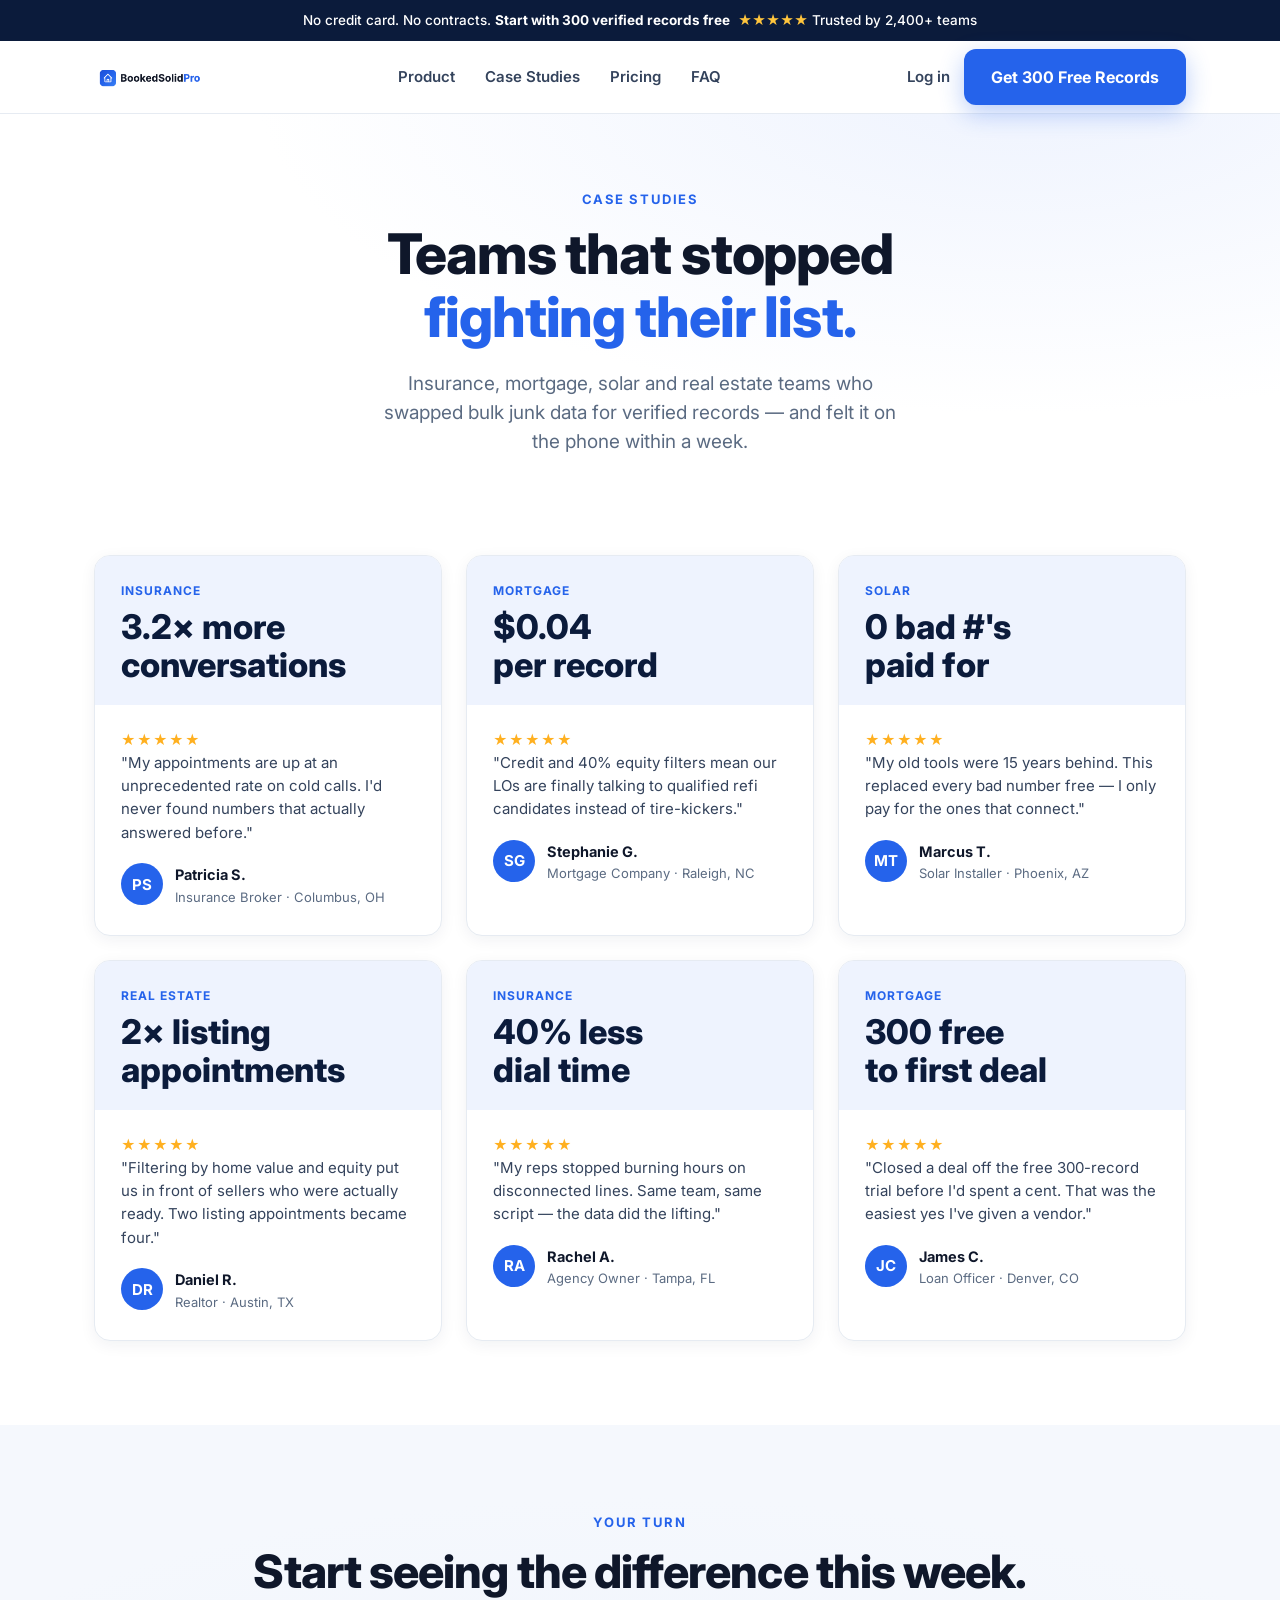
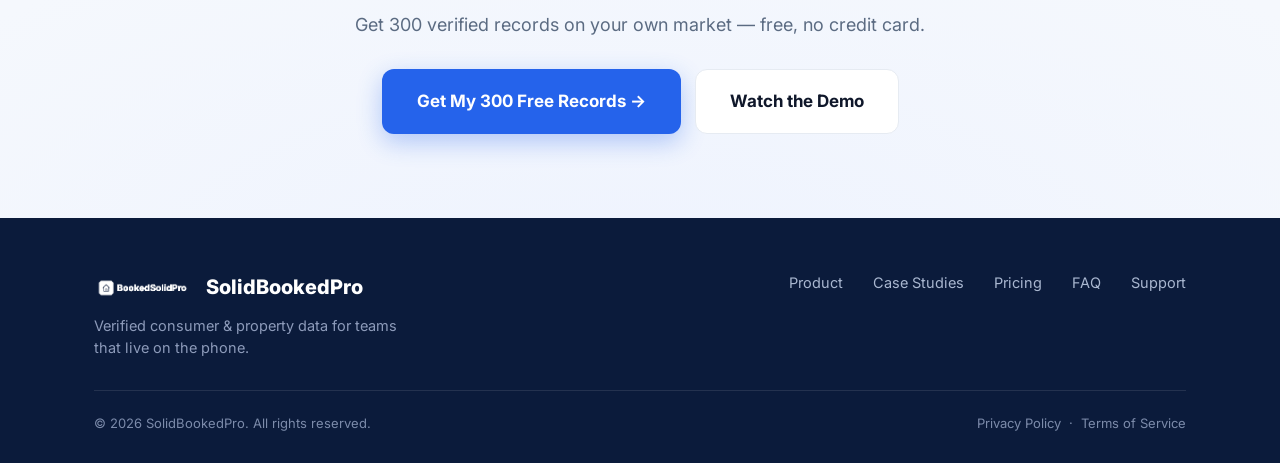
==== case-studies.html @ ec3fb1da "SolidBookedPro landing site: index, product, case-studies + VSL hero" ====
<!DOCTYPE html>
<html lang="en">
<head>
<meta charset="UTF-8">
<meta name="viewport" content="width=device-width,initial-scale=1">
<title>Case Studies — SolidBookedPro</title>
<meta name="description" content="Real teams across insurance, mortgage, solar and real estate that traded bad lists for verified data.">
<link rel="preconnect" href="https://fonts.googleapis.com">
<link rel="preconnect" href="https://fonts.gstatic.com" crossorigin>
<link href="https://fonts.googleapis.com/css2?family=Inter:wght@400;500;600;700;800;900&display=swap" rel="stylesheet">
<link rel="stylesheet" href="assets/styles.css">
<link rel="icon" href="assets/logo.png">
</head>
<body>

<div class="topbar">No credit card. No contracts. <b>Start with 300 verified records free</b> &nbsp;<span class="star">★★★★★</span> Trusted by 2,400+ teams</div>

<header class="nav">
  <div class="wrap nav-in">
    <a class="brand" href="index.html"><img src="assets/logo.png" alt="SolidBookedPro"></a>
    <nav class="nav-links">
      <a href="product.html">Product</a>
      <a href="case-studies.html">Case Studies</a>
      <a href="index.html#pricing">Pricing</a>
      <a href="index.html#faq">FAQ</a>
    </nav>
    <div class="nav-cta">
      <a class="login" href="#">Log in</a>
      <a class="btn btn-primary" href="index.html#get">Get 300 Free Records</a>
      <button class="burger" id="burger" aria-label="Menu"><span></span><span></span><span></span></button>
    </div>
  </div>
  <div class="mobile-menu" id="mobileMenu">
    <a href="product.html">Product</a>
    <a href="case-studies.html">Case Studies</a>
    <a href="index.html#pricing">Pricing</a>
    <a href="index.html#faq">FAQ</a>
    <a class="btn btn-primary" href="index.html#get">Get 300 Free Records</a>
  </div>
</header>

<!-- HERO -->
<section class="hero" style="text-align:center;padding-bottom:24px">
  <div class="wrap" style="max-width:760px">
    <span class="eyebrow">Case Studies</span>
    <h1>Teams that stopped <span class="hl">fighting their list.</span></h1>
    <p class="sub" style="margin:20px auto 0">Insurance, mortgage, solar and real estate teams who swapped bulk junk data for verified records — and felt it on the phone within a week.</p>
  </div>
</section>

<!-- CASE GRID -->
<section style="padding-top:24px">
  <div class="wrap">
    <div class="cs-grid">
      <div class="cs-card">
        <div class="top"><div class="cs-tag">Insurance</div><div class="cs-metric">3.2× more<br>conversations</div></div>
        <div class="body"><div class="stars-sm">★★★★★</div><p>"My appointments are up at an unprecedented rate on cold calls. I'd never found numbers that actually answered before."</p><div class="cs-person"><div class="av">PS</div><div><b>Patricia S.</b><span>Insurance Broker · Columbus, OH</span></div></div></div>
      </div>
      <div class="cs-card">
        <div class="top"><div class="cs-tag">Mortgage</div><div class="cs-metric">$0.04<br>per record</div></div>
        <div class="body"><div class="stars-sm">★★★★★</div><p>"Credit and 40% equity filters mean our LOs are finally talking to qualified refi candidates instead of tire-kickers."</p><div class="cs-person"><div class="av">SG</div><div><b>Stephanie G.</b><span>Mortgage Company · Raleigh, NC</span></div></div></div>
      </div>
      <div class="cs-card">
        <div class="top"><div class="cs-tag">Solar</div><div class="cs-metric">0 bad #'s<br>paid for</div></div>
        <div class="body"><div class="stars-sm">★★★★★</div><p>"My old tools were 15 years behind. This replaced every bad number free — I only pay for the ones that connect."</p><div class="cs-person"><div class="av">MT</div><div><b>Marcus T.</b><span>Solar Installer · Phoenix, AZ</span></div></div></div>
      </div>
      <div class="cs-card">
        <div class="top"><div class="cs-tag">Real Estate</div><div class="cs-metric">2× listing<br>appointments</div></div>
        <div class="body"><div class="stars-sm">★★★★★</div><p>"Filtering by home value and equity put us in front of sellers who were actually ready. Two listing appointments became four."</p><div class="cs-person"><div class="av">DR</div><div><b>Daniel R.</b><span>Realtor · Austin, TX</span></div></div></div>
      </div>
      <div class="cs-card">
        <div class="top"><div class="cs-tag">Insurance</div><div class="cs-metric">40% less<br>dial time</div></div>
        <div class="body"><div class="stars-sm">★★★★★</div><p>"My reps stopped burning hours on disconnected lines. Same team, same script — the data did the lifting."</p><div class="cs-person"><div class="av">RA</div><div><b>Rachel A.</b><span>Agency Owner · Tampa, FL</span></div></div></div>
      </div>
      <div class="cs-card">
        <div class="top"><div class="cs-tag">Mortgage</div><div class="cs-metric">300 free<br>to first deal</div></div>
        <div class="body"><div class="stars-sm">★★★★★</div><p>"Closed a deal off the free 300-record trial before I'd spent a cent. That was the easiest yes I've given a vendor."</p><div class="cs-person"><div class="av">JC</div><div><b>James C.</b><span>Loan Officer · Denver, CO</span></div></div></div>
      </div>
    </div>
  </div>
</section>

<!-- FINAL CTA -->
<section class="final">
  <div class="wrap">
    <span class="eyebrow">Your turn</span>
    <h2>Start seeing the difference this week.</h2>
    <p class="lead">Get 300 verified records on your own market — free, no credit card.</p>
    <div class="hero-cta" style="justify-content:center">
      <a class="btn btn-primary btn-lg" href="index.html#get">Get My 300 Free Records →</a>
      <a class="btn btn-ghost btn-lg" href="index.html#vsl">Watch the Demo</a>
    </div>
  </div>
</section>

<footer class="footer">
  <div class="wrap">
    <div class="foot-top">
      <div>
        <div class="brand-f"><img src="assets/logo.png" alt="SolidBookedPro"> SolidBookedPro</div>
        <p style="margin-top:12px;max-width:320px;color:#8D9BBA">Verified consumer & property data for teams that live on the phone.</p>
      </div>
      <div class="foot-links">
        <a href="product.html">Product</a>
        <a href="case-studies.html">Case Studies</a>
        <a href="index.html#pricing">Pricing</a>
        <a href="index.html#faq">FAQ</a>
        <a href="mailto:support@solidbookedpro.com">Support</a>
      </div>
    </div>
    <div class="foot-bottom">
      <span>© 2026 SolidBookedPro. All rights reserved.</span>
      <span><a href="#">Privacy Policy</a> &nbsp;·&nbsp; <a href="#">Terms of Service</a></span>
    </div>
  </div>
</footer>

<script>
  document.getElementById('burger').addEventListener('click',function(){document.getElementById('mobileMenu').classList.toggle('open');});
</script>
</body>
</html>
---- assets/styles.css ----
/* SolidBookedPro — shared styles */
:root{
  --blue:#2563EB;
  --blue-dark:#1D4ED8;
  --navy:#0B1B3B;
  --green:#16A34A;
  --ink:#0F172A;
  --muted:#5B6B82;
  --line:#E6EBF2;
  --bg:#FFFFFF;
  --bg-soft:#F5F8FD;
  --bg-blue:#EEF3FE;
  --radius:16px;
  --shadow:0 12px 40px rgba(15,30,70,.08);
  --shadow-sm:0 4px 16px rgba(15,30,70,.06);
  --maxw:1140px;
  --font:'Inter',-apple-system,BlinkMacSystemFont,'Segoe UI',Roboto,sans-serif;
}
*{box-sizing:border-box;margin:0;padding:0}
html{scroll-behavior:smooth}
body{font-family:var(--font);color:var(--ink);background:var(--bg);line-height:1.55;-webkit-font-smoothing:antialiased}
a{color:inherit;text-decoration:none}
img{max-width:100%;display:block}
.wrap{max-width:var(--maxw);margin:0 auto;padding:0 24px}
section{padding:84px 0}
h1,h2,h3{line-height:1.12;letter-spacing:-.02em;color:var(--ink)}
h2{font-size:clamp(28px,4vw,42px);font-weight:800}
p{color:var(--muted)}

/* eyebrow */
.eyebrow{display:inline-block;font-size:13px;font-weight:700;letter-spacing:.12em;text-transform:uppercase;color:var(--blue);margin-bottom:14px}
.center{text-align:center}
.lead{font-size:18px;max-width:640px;margin:14px auto 0}

/* buttons */
.btn{display:inline-flex;align-items:center;gap:9px;font-weight:700;font-size:16px;padding:15px 26px;border-radius:12px;border:1.5px solid transparent;cursor:pointer;transition:.18s;white-space:nowrap}
.btn-primary{background:var(--blue);color:#fff;box-shadow:0 8px 24px rgba(37,99,235,.32)}
.btn-primary:hover{background:var(--blue-dark);transform:translateY(-2px)}
.btn-ghost{background:#fff;color:var(--ink);border-color:var(--line)}
.btn-ghost:hover{border-color:var(--blue);color:var(--blue)}
.btn-lg{padding:18px 34px;font-size:17px}

/* announcement bar */
.topbar{background:var(--navy);color:#fff;text-align:center;font-size:13.5px;font-weight:500;padding:10px 16px}
.topbar b{font-weight:700}
.topbar .star{color:#FFC53D}

/* nav */
.nav{position:sticky;top:0;z-index:50;background:rgba(255,255,255,.86);backdrop-filter:blur(12px);border-bottom:1px solid var(--line)}
.nav-in{display:flex;align-items:center;justify-content:space-between;height:72px}
.brand img{height:30px;width:auto}
.nav-links{display:flex;align-items:center;gap:30px}
.nav-links a{font-size:15px;font-weight:600;color:#34435C}
.nav-links a:hover{color:var(--blue)}
.nav-cta{display:flex;align-items:center;gap:14px}
.nav-cta .login{font-size:15px;font-weight:600;color:#34435C}
.burger{display:none;background:none;border:0;cursor:pointer;flex-direction:column;gap:5px}
.burger span{width:24px;height:2.5px;background:var(--ink);border-radius:2px}

/* hero */
.hero{padding:72px 0 64px;background:radial-gradient(1100px 480px at 80% -10%,var(--bg-blue),transparent 70%)}
.hero-grid{display:grid;grid-template-columns:1.05fr 1fr;gap:54px;align-items:center}
.hero h1{font-size:clamp(34px,5.2vw,56px);font-weight:800}
.hero h1 .hl{color:var(--blue)}
.hero p.sub{font-size:19px;margin-top:20px;max-width:520px}
.hero-cta{display:flex;gap:14px;margin-top:30px;flex-wrap:wrap}
.hero-trust{display:flex;align-items:center;gap:10px;margin-top:24px;font-size:14px;color:var(--muted)}
.hero-trust .stars{color:#FFB020;letter-spacing:1px}
.checks{display:flex;flex-wrap:wrap;gap:10px 22px;margin-top:26px}
.checks span{display:flex;align-items:center;gap:8px;font-size:15px;font-weight:600;color:#2A3852}
.checks .c{color:var(--green);font-weight:900}

/* video card */
.video-card{position:relative;border-radius:20px;overflow:hidden;box-shadow:var(--shadow);background:var(--navy);aspect-ratio:16/9}
.video-card video{width:100%;height:100%;object-fit:cover;display:block}
.video-poster{position:absolute;inset:0;width:100%;height:100%;object-fit:cover}
.play-btn{position:absolute;inset:0;display:flex;align-items:center;justify-content:center;background:linear-gradient(180deg,rgba(11,27,59,.15),rgba(11,27,59,.45));cursor:pointer;border:0}
.play-btn .circle{width:78px;height:78px;border-radius:50%;background:rgba(255,255,255,.95);display:flex;align-items:center;justify-content:center;box-shadow:0 8px 30px rgba(0,0,0,.3);transition:.2s}
.play-btn:hover .circle{transform:scale(1.07)}
.play-btn .tri{width:0;height:0;border-left:22px solid var(--blue);border-top:14px solid transparent;border-bottom:14px solid transparent;margin-left:6px}
.video-tag{position:absolute;left:16px;bottom:16px;background:rgba(11,27,59,.72);color:#fff;font-size:13px;font-weight:600;padding:7px 13px;border-radius:8px;display:flex;gap:8px;align-items:center}
.video-tag .dot{width:8px;height:8px;border-radius:50%;background:#ff5252;box-shadow:0 0 0 4px rgba(255,82,82,.25)}

/* logo strip */
.logos{padding:40px 0;border-top:1px solid var(--line);border-bottom:1px solid var(--line);background:var(--bg-soft)}
.logos .label{text-align:center;font-size:12.5px;font-weight:700;letter-spacing:.14em;text-transform:uppercase;color:#9AA7BC;margin-bottom:22px}
.logos-row{display:flex;align-items:center;justify-content:center;gap:46px;flex-wrap:wrap}
.logos-row .lg{font-size:19px;font-weight:800;color:#9DA9BC;letter-spacing:-.01em;opacity:.9}

/* problem */
.prob-grid{display:grid;grid-template-columns:repeat(3,1fr);gap:22px;margin-top:46px}
.prob-card{background:#fff;border:1px solid var(--line);border-radius:var(--radius);padding:30px;box-shadow:var(--shadow-sm)}
.prob-card .ic{width:48px;height:48px;border-radius:12px;background:#FEECEC;display:flex;align-items:center;justify-content:center;font-size:22px;margin-bottom:16px}
.prob-card h3{font-size:19px;font-weight:700;margin-bottom:8px}
.prob-card p{font-size:15px}

/* features / value */
.feat-grid{display:grid;grid-template-columns:repeat(3,1fr);gap:24px;margin-top:48px}
.feat{background:#fff;border:1px solid var(--line);border-radius:var(--radius);padding:30px;transition:.2s}
.feat:hover{transform:translateY(-4px);box-shadow:var(--shadow);border-color:#D5E0F5}
.feat .ic{width:50px;height:50px;border-radius:12px;background:var(--bg-blue);display:flex;align-items:center;justify-content:center;font-size:24px;margin-bottom:16px}
.feat h3{font-size:19px;font-weight:700;margin-bottom:8px}
.feat p{font-size:15px}

/* how it works */
.steps{display:grid;grid-template-columns:repeat(3,1fr);gap:26px;margin-top:50px}
.step{position:relative;padding:30px;background:var(--bg-soft);border-radius:var(--radius)}
.step .num{width:42px;height:42px;border-radius:50%;background:var(--blue);color:#fff;font-weight:800;display:flex;align-items:center;justify-content:center;font-size:18px;margin-bottom:18px}
.step h3{font-size:20px;font-weight:700;margin-bottom:8px}
.step p{font-size:15px}

/* guarantee band */
.guarantee{background:linear-gradient(135deg,var(--navy),#13306b);color:#fff;border-radius:24px;padding:56px;display:grid;grid-template-columns:auto 1fr auto;gap:34px;align-items:center}
.guarantee .badge{width:96px;height:96px;border-radius:50%;background:rgba(255,255,255,.1);border:2px solid rgba(255,255,255,.35);display:flex;align-items:center;justify-content:center;font-size:42px}
.guarantee h2{color:#fff;font-size:30px}
.guarantee p{color:#C7D4EC;margin-top:8px;font-size:16px;max-width:560px}
.guarantee .btn-primary{background:#fff;color:var(--blue)}
.guarantee .btn-primary:hover{background:#EAF1FF}

/* case studies */
.cs-grid{display:grid;grid-template-columns:repeat(3,1fr);gap:24px;margin-top:50px}
.cs-card{background:#fff;border:1px solid var(--line);border-radius:var(--radius);overflow:hidden;box-shadow:var(--shadow-sm)}
.cs-card .top{background:var(--bg-blue);padding:26px 26px 22px}
.cs-tag{font-size:12px;font-weight:700;letter-spacing:.08em;text-transform:uppercase;color:var(--blue)}
.cs-metric{font-size:34px;font-weight:800;color:var(--navy);margin-top:8px;line-height:1.1}
.cs-card .body{padding:24px 26px 28px}
.cs-card .body p{font-size:15px;color:#34435C}
.cs-person{display:flex;align-items:center;gap:12px;margin-top:18px}
.cs-person .av{width:42px;height:42px;border-radius:50%;background:var(--blue);color:#fff;font-weight:700;display:flex;align-items:center;justify-content:center;font-size:15px}
.cs-person b{font-size:14.5px;color:var(--ink)}
.cs-person span{font-size:13px;color:var(--muted);display:block}
.stars-sm{color:#FFB020;font-size:14px;letter-spacing:1px}

/* pricing */
.price-grid{display:grid;grid-template-columns:repeat(3,1fr);gap:24px;margin-top:50px;align-items:stretch}
.price{background:#fff;border:1px solid var(--line);border-radius:var(--radius);padding:34px 30px;display:flex;flex-direction:column}
.price.featured{border:2px solid var(--blue);box-shadow:var(--shadow);position:relative}
.price.featured .flag{position:absolute;top:-13px;left:50%;transform:translateX(-50%);background:var(--blue);color:#fff;font-size:12px;font-weight:700;letter-spacing:.06em;text-transform:uppercase;padding:5px 14px;border-radius:20px}
.price h3{font-size:20px;font-weight:700}
.price .amt{font-size:42px;font-weight:800;color:var(--navy);margin:14px 0 2px}
.price .amt small{font-size:16px;font-weight:600;color:var(--muted)}
.price .desc{font-size:14.5px;min-height:42px}
.price ul{list-style:none;margin:22px 0 26px;display:flex;flex-direction:column;gap:11px}
.price li{font-size:14.5px;color:#34435C;display:flex;gap:9px;align-items:flex-start}
.price li .c{color:var(--green);font-weight:900}
.price .btn{width:100%;justify-content:center;margin-top:auto}

/* faq */
.faq{max-width:760px;margin:46px auto 0}
.faq-item{border-bottom:1px solid var(--line)}
.faq-q{width:100%;text-align:left;background:none;border:0;padding:22px 0;font-size:17px;font-weight:700;color:var(--ink);cursor:pointer;display:flex;justify-content:space-between;align-items:center;gap:16px}
.faq-q .pm{color:var(--blue);font-size:22px;font-weight:400;transition:.2s}
.faq-a{max-height:0;overflow:hidden;transition:max-height .3s ease}
.faq-a p{padding:0 0 22px;font-size:15.5px}
.faq-item.open .pm{transform:rotate(45deg)}

/* final cta */
.final{background:radial-gradient(900px 400px at 50% 120%,var(--bg-blue),transparent),var(--bg-soft);text-align:center}
.final h2{font-size:clamp(30px,4.5vw,46px)}
.final .lead{margin-bottom:30px}
.final .hero-cta{justify-content:center}
.final .checks{justify-content:center}

/* footer */
.footer{background:var(--navy);color:#A9B7D0;padding:54px 0 30px;font-size:14.5px}
.foot-top{display:flex;justify-content:space-between;align-items:flex-start;gap:40px;flex-wrap:wrap;padding-bottom:30px;border-bottom:1px solid rgba(255,255,255,.1)}
.footer .brand-f{font-size:20px;font-weight:800;color:#fff;display:flex;align-items:center;gap:10px}
.footer .brand-f img{height:26px;filter:brightness(0) invert(1)}
.foot-links{display:flex;gap:30px;flex-wrap:wrap}
.foot-links a:hover{color:#fff}
.foot-bottom{padding-top:22px;display:flex;justify-content:space-between;flex-wrap:wrap;gap:10px;font-size:13px;color:#7C8BAA}

/* responsive */
@media(max-width:900px){
  section{padding:60px 0}
  .nav-links,.nav-cta .login{display:none}
  .burger{display:flex}
  .nav-cta .btn{padding:11px 18px;font-size:14px}
  .hero-grid{grid-template-columns:1fr;gap:38px}
  .hero p.sub{max-width:none}
  .prob-grid,.feat-grid,.steps,.cs-grid,.price-grid{grid-template-columns:1fr}
  .guarantee{grid-template-columns:1fr;text-align:center;padding:40px 26px}
  .guarantee p{margin:8px auto 0}
  .guarantee .badge{margin:0 auto}
  .mobile-menu.open{display:flex}
}
@media(min-width:901px){.mobile-menu{display:none!important}}
.mobile-menu{display:none;flex-direction:column;gap:4px;padding:14px 24px 22px;background:#fff;border-bottom:1px solid var(--line)}
.mobile-menu a{padding:12px 0;font-weight:600;border-bottom:1px solid var(--bg-soft)}
.mobile-menu .btn{margin-top:12px;justify-content:center}
@media(max-width:560px){
  .wrap{padding:0 18px}
  .hero h1{font-size:32px}
  .hero p.sub{font-size:17px}
  .hero-cta .btn{width:100%;justify-content:center}
  .btn{width:auto}
  .logos-row{gap:26px}
  .logos-row .lg{font-size:16px}
}
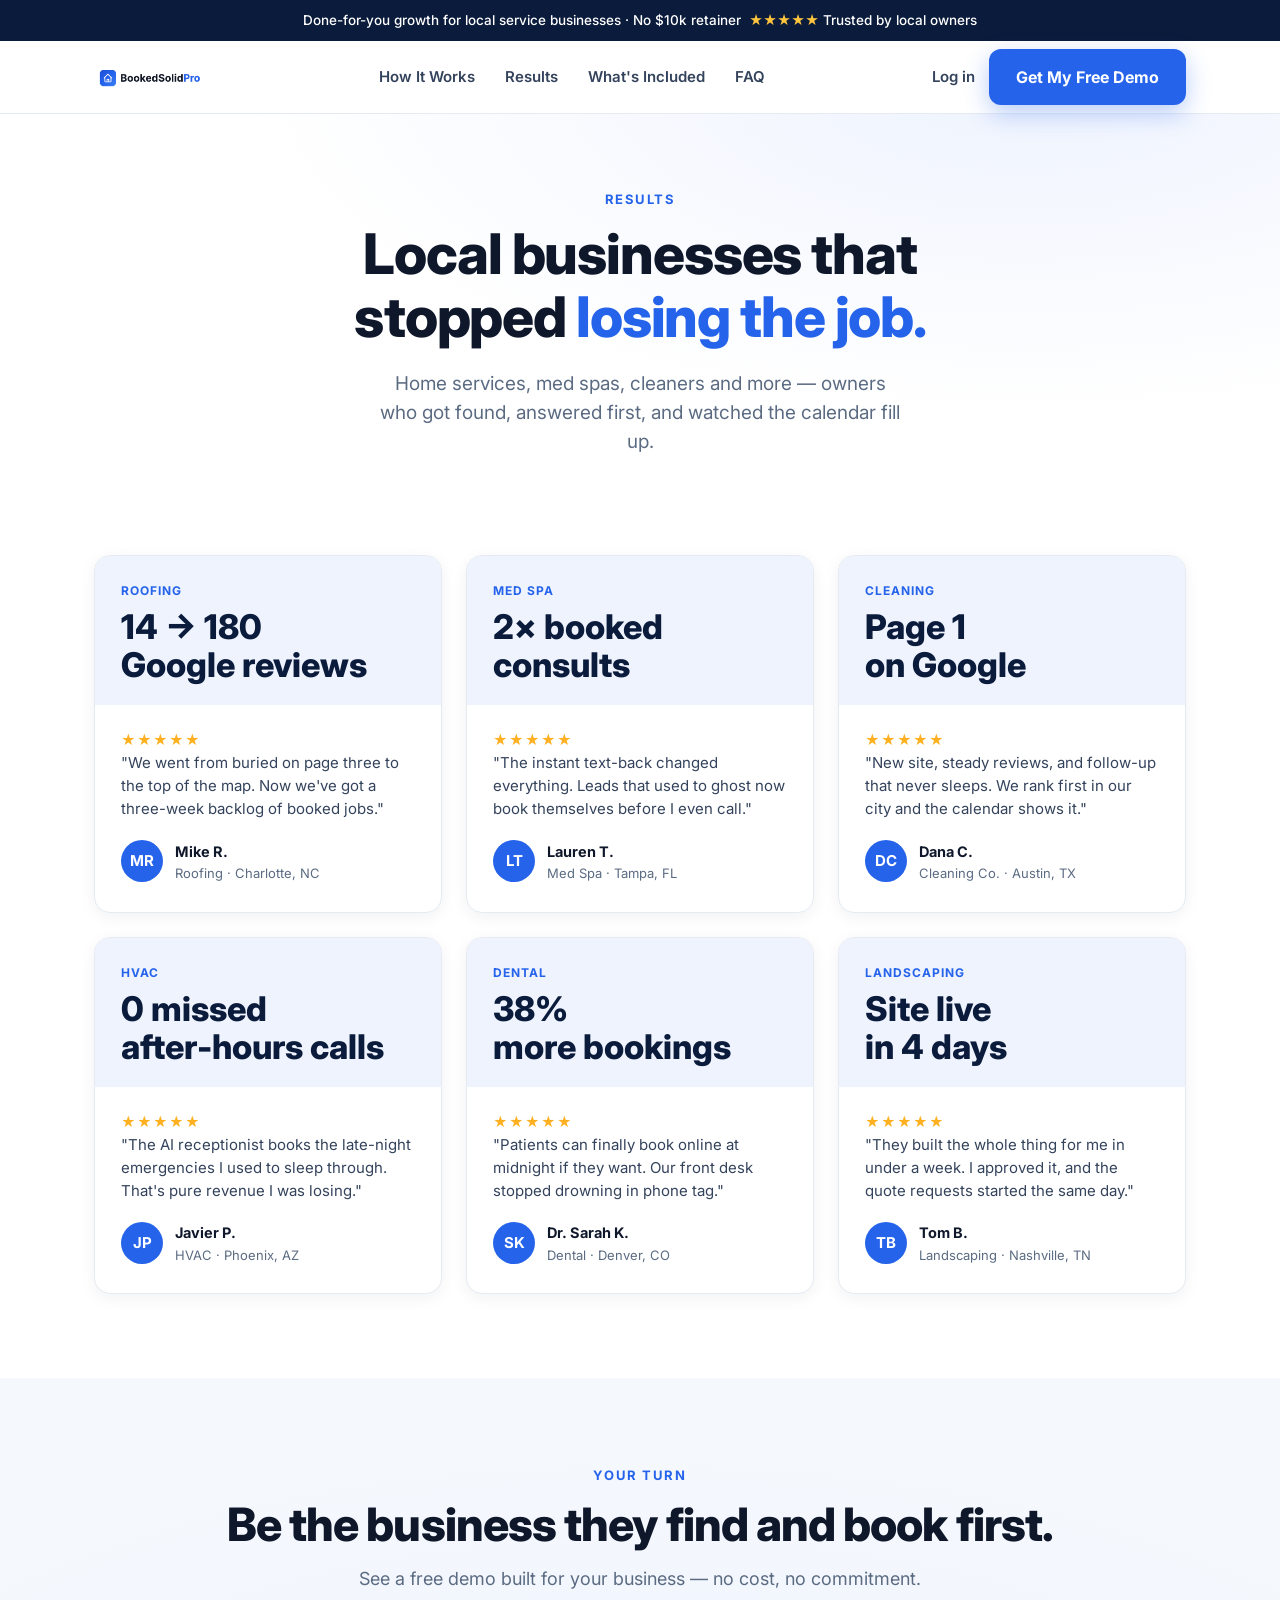
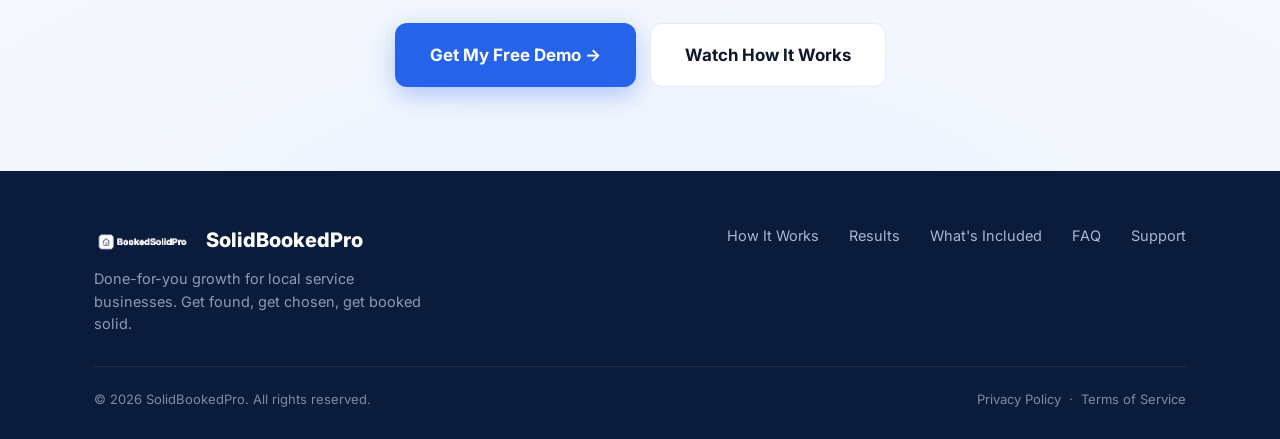
==== commit 8bd7bf93: "Rebrand: done-for-you growth system for local service businesses (ScalingSOS + ReviewHarvest blend)" ====
--- a/case-studies.html
+++ b/case-studies.html
@@ -3,8 +3,8 @@
 <head>
 <meta charset="UTF-8">
 <meta name="viewport" content="width=device-width,initial-scale=1">
-<title>Case Studies — SolidBookedPro</title>
-<meta name="description" content="Real teams across insurance, mortgage, solar and real estate that traded bad lists for verified data.">
+<title>Results — SolidBookedPro</title>
+<meta name="description" content="Local service businesses that got found, got chosen, and filled their calendars with SolidBookedPro.">
 <link rel="preconnect" href="https://fonts.googleapis.com">
 <link rel="preconnect" href="https://fonts.gstatic.com" crossorigin>
 <link href="https://fonts.googleapis.com/css2?family=Inter:wght@400;500;600;700;800;900&display=swap" rel="stylesheet">
@@ -13,68 +13,68 @@
 </head>
 <body>
 
-<div class="topbar">No credit card. No contracts. <b>Start with 300 verified records free</b> &nbsp;<span class="star">★★★★★</span> Trusted by 2,400+ teams</div>
+<div class="topbar">Done-for-you growth for local service businesses · No $10k retainer &nbsp;<span class="star">★★★★★</span> Trusted by local owners</div>
 
 <header class="nav">
   <div class="wrap nav-in">
     <a class="brand" href="index.html"><img src="assets/logo.png" alt="SolidBookedPro"></a>
     <nav class="nav-links">
-      <a href="product.html">Product</a>
-      <a href="case-studies.html">Case Studies</a>
-      <a href="index.html#pricing">Pricing</a>
+      <a href="product.html">How It Works</a>
+      <a href="case-studies.html">Results</a>
+      <a href="index.html#pricing">What's Included</a>
       <a href="index.html#faq">FAQ</a>
     </nav>
     <div class="nav-cta">
       <a class="login" href="#">Log in</a>
-      <a class="btn btn-primary" href="index.html#get">Get 300 Free Records</a>
+      <a class="btn btn-primary" href="index.html#get">Get My Free Demo</a>
       <button class="burger" id="burger" aria-label="Menu"><span></span><span></span><span></span></button>
     </div>
   </div>
   <div class="mobile-menu" id="mobileMenu">
-    <a href="product.html">Product</a>
-    <a href="case-studies.html">Case Studies</a>
-    <a href="index.html#pricing">Pricing</a>
+    <a href="product.html">How It Works</a>
+    <a href="case-studies.html">Results</a>
+    <a href="index.html#pricing">What's Included</a>
     <a href="index.html#faq">FAQ</a>
-    <a class="btn btn-primary" href="index.html#get">Get 300 Free Records</a>
+    <a class="btn btn-primary" href="index.html#get">Get My Free Demo</a>
   </div>
 </header>
 
 <!-- HERO -->
 <section class="hero" style="text-align:center;padding-bottom:24px">
   <div class="wrap" style="max-width:760px">
-    <span class="eyebrow">Case Studies</span>
-    <h1>Teams that stopped <span class="hl">fighting their list.</span></h1>
-    <p class="sub" style="margin:20px auto 0">Insurance, mortgage, solar and real estate teams who swapped bulk junk data for verified records — and felt it on the phone within a week.</p>
+    <span class="eyebrow">Results</span>
+    <h1>Local businesses that stopped <span class="hl">losing the job.</span></h1>
+    <p class="sub" style="margin:20px auto 0">Home services, med spas, cleaners and more — owners who got found, answered first, and watched the calendar fill up.</p>
   </div>
 </section>
 
-<!-- CASE GRID -->
+<!-- RESULTS GRID -->
 <section style="padding-top:24px">
   <div class="wrap">
     <div class="cs-grid">
       <div class="cs-card">
-        <div class="top"><div class="cs-tag">Insurance</div><div class="cs-metric">3.2× more<br>conversations</div></div>
-        <div class="body"><div class="stars-sm">★★★★★</div><p>"My appointments are up at an unprecedented rate on cold calls. I'd never found numbers that actually answered before."</p><div class="cs-person"><div class="av">PS</div><div><b>Patricia S.</b><span>Insurance Broker · Columbus, OH</span></div></div></div>
+        <div class="top"><div class="cs-tag">Roofing</div><div class="cs-metric">14 → 180<br>Google reviews</div></div>
+        <div class="body"><div class="stars-sm">★★★★★</div><p>"We went from buried on page three to the top of the map. Now we've got a three-week backlog of booked jobs."</p><div class="cs-person"><div class="av">MR</div><div><b>Mike R.</b><span>Roofing · Charlotte, NC</span></div></div></div>
       </div>
       <div class="cs-card">
-        <div class="top"><div class="cs-tag">Mortgage</div><div class="cs-metric">$0.04<br>per record</div></div>
-        <div class="body"><div class="stars-sm">★★★★★</div><p>"Credit and 40% equity filters mean our LOs are finally talking to qualified refi candidates instead of tire-kickers."</p><div class="cs-person"><div class="av">SG</div><div><b>Stephanie G.</b><span>Mortgage Company · Raleigh, NC</span></div></div></div>
+        <div class="top"><div class="cs-tag">Med Spa</div><div class="cs-metric">2× booked<br>consults</div></div>
+        <div class="body"><div class="stars-sm">★★★★★</div><p>"The instant text-back changed everything. Leads that used to ghost now book themselves before I even call."</p><div class="cs-person"><div class="av">LT</div><div><b>Lauren T.</b><span>Med Spa · Tampa, FL</span></div></div></div>
       </div>
       <div class="cs-card">
-        <div class="top"><div class="cs-tag">Solar</div><div class="cs-metric">0 bad #'s<br>paid for</div></div>
-        <div class="body"><div class="stars-sm">★★★★★</div><p>"My old tools were 15 years behind. This replaced every bad number free — I only pay for the ones that connect."</p><div class="cs-person"><div class="av">MT</div><div><b>Marcus T.</b><span>Solar Installer · Phoenix, AZ</span></div></div></div>
+        <div class="top"><div class="cs-tag">Cleaning</div><div class="cs-metric">Page 1<br>on Google</div></div>
+        <div class="body"><div class="stars-sm">★★★★★</div><p>"New site, steady reviews, and follow-up that never sleeps. We rank first in our city and the calendar shows it."</p><div class="cs-person"><div class="av">DC</div><div><b>Dana C.</b><span>Cleaning Co. · Austin, TX</span></div></div></div>
       </div>
       <div class="cs-card">
-        <div class="top"><div class="cs-tag">Real Estate</div><div class="cs-metric">2× listing<br>appointments</div></div>
-        <div class="body"><div class="stars-sm">★★★★★</div><p>"Filtering by home value and equity put us in front of sellers who were actually ready. Two listing appointments became four."</p><div class="cs-person"><div class="av">DR</div><div><b>Daniel R.</b><span>Realtor · Austin, TX</span></div></div></div>
+        <div class="top"><div class="cs-tag">HVAC</div><div class="cs-metric">0 missed<br>after-hours calls</div></div>
+        <div class="body"><div class="stars-sm">★★★★★</div><p>"The AI receptionist books the late-night emergencies I used to sleep through. That's pure revenue I was losing."</p><div class="cs-person"><div class="av">JP</div><div><b>Javier P.</b><span>HVAC · Phoenix, AZ</span></div></div></div>
       </div>
       <div class="cs-card">
-        <div class="top"><div class="cs-tag">Insurance</div><div class="cs-metric">40% less<br>dial time</div></div>
-        <div class="body"><div class="stars-sm">★★★★★</div><p>"My reps stopped burning hours on disconnected lines. Same team, same script — the data did the lifting."</p><div class="cs-person"><div class="av">RA</div><div><b>Rachel A.</b><span>Agency Owner · Tampa, FL</span></div></div></div>
+        <div class="top"><div class="cs-tag">Dental</div><div class="cs-metric">38%<br>more bookings</div></div>
+        <div class="body"><div class="stars-sm">★★★★★</div><p>"Patients can finally book online at midnight if they want. Our front desk stopped drowning in phone tag."</p><div class="cs-person"><div class="av">SK</div><div><b>Dr. Sarah K.</b><span>Dental · Denver, CO</span></div></div></div>
       </div>
       <div class="cs-card">
-        <div class="top"><div class="cs-tag">Mortgage</div><div class="cs-metric">300 free<br>to first deal</div></div>
-        <div class="body"><div class="stars-sm">★★★★★</div><p>"Closed a deal off the free 300-record trial before I'd spent a cent. That was the easiest yes I've given a vendor."</p><div class="cs-person"><div class="av">JC</div><div><b>James C.</b><span>Loan Officer · Denver, CO</span></div></div></div>
+        <div class="top"><div class="cs-tag">Landscaping</div><div class="cs-metric">Site live<br>in 4 days</div></div>
+        <div class="body"><div class="stars-sm">★★★★★</div><p>"They built the whole thing for me in under a week. I approved it, and the quote requests started the same day."</p><div class="cs-person"><div class="av">TB</div><div><b>Tom B.</b><span>Landscaping · Nashville, TN</span></div></div></div>
       </div>
     </div>
   </div>
@@ -84,11 +84,11 @@
 <section class="final">
   <div class="wrap">
     <span class="eyebrow">Your turn</span>
-    <h2>Start seeing the difference this week.</h2>
-    <p class="lead">Get 300 verified records on your own market — free, no credit card.</p>
+    <h2>Be the business they find and book first.</h2>
+    <p class="lead">See a free demo built for your business — no cost, no commitment.</p>
     <div class="hero-cta" style="justify-content:center">
-      <a class="btn btn-primary btn-lg" href="index.html#get">Get My 300 Free Records →</a>
-      <a class="btn btn-ghost btn-lg" href="index.html#vsl">Watch the Demo</a>
+      <a class="btn btn-primary btn-lg" href="index.html#get">Get My Free Demo →</a>
+      <a class="btn btn-ghost btn-lg" href="index.html#vsl">Watch How It Works</a>
     </div>
   </div>
 </section>
@@ -98,12 +98,12 @@
     <div class="foot-top">
       <div>
         <div class="brand-f"><img src="assets/logo.png" alt="SolidBookedPro"> SolidBookedPro</div>
-        <p style="margin-top:12px;max-width:320px;color:#8D9BBA">Verified consumer & property data for teams that live on the phone.</p>
+        <p style="margin-top:12px;max-width:340px;color:#8D9BBA">Done-for-you growth for local service businesses. Get found, get chosen, get booked solid.</p>
       </div>
       <div class="foot-links">
-        <a href="product.html">Product</a>
-        <a href="case-studies.html">Case Studies</a>
-        <a href="index.html#pricing">Pricing</a>
+        <a href="product.html">How It Works</a>
+        <a href="case-studies.html">Results</a>
+        <a href="index.html#pricing">What's Included</a>
         <a href="index.html#faq">FAQ</a>
         <a href="mailto:support@solidbookedpro.com">Support</a>
       </div>
--- a/assets/styles.css
+++ b/assets/styles.css
@@ -170,6 +170,24 @@
 .foot-links a:hover{color:#fff}
 .foot-bottom{padding-top:22px;display:flex;justify-content:space-between;flex-wrap:wrap;gap:10px;font-size:13px;color:#7C8BAA}
 
+/* credibility bar */
+.cred{padding:30px 0;border-top:1px solid var(--line);border-bottom:1px solid var(--line);background:var(--bg-soft)}
+.cred .label{text-align:center;font-size:12.5px;font-weight:700;letter-spacing:.12em;text-transform:uppercase;color:#9AA7BC;margin-bottom:16px}
+.cred-row{display:flex;align-items:center;justify-content:center;gap:40px;flex-wrap:wrap}
+.cred-row span{font-size:20px;font-weight:800;color:#7B8AA3;letter-spacing:-.01em}
+
+/* demo form */
+.formwrap{max-width:560px;margin:36px auto 0;background:#fff;border:1px solid var(--line);border-radius:20px;box-shadow:var(--shadow);padding:34px;text-align:left}
+.formwrap .row{margin-bottom:16px}
+.formwrap label{display:block;font-size:13.5px;font-weight:700;color:#34435C;margin-bottom:7px}
+.formwrap input{width:100%;font-family:var(--font);font-size:16px;padding:14px 16px;border:1.5px solid var(--line);border-radius:11px;color:var(--ink);transition:.15s;background:#fff}
+.formwrap input:focus{outline:0;border-color:var(--blue);box-shadow:0 0 0 4px rgba(37,99,235,.12)}
+.formwrap .btn{width:100%;justify-content:center;margin-top:6px}
+.formwrap .fine{text-align:center;font-size:13px;color:var(--muted);margin-top:14px}
+.form-success{display:none;text-align:center;padding:20px 0}
+.form-success .ck{width:60px;height:60px;border-radius:50%;background:#E7F6EC;color:var(--green);font-size:30px;display:flex;align-items:center;justify-content:center;margin:0 auto 16px}
+.form-success h3{font-size:22px;font-weight:800;margin-bottom:8px}
+
 /* responsive */
 @media(max-width:900px){
   section{padding:60px 0}
@@ -196,4 +214,7 @@
   .btn{width:auto}
   .logos-row{gap:26px}
   .logos-row .lg{font-size:16px}
+  .cred-row{gap:24px}
+  .cred-row span{font-size:17px}
+  .formwrap{padding:24px}
 }
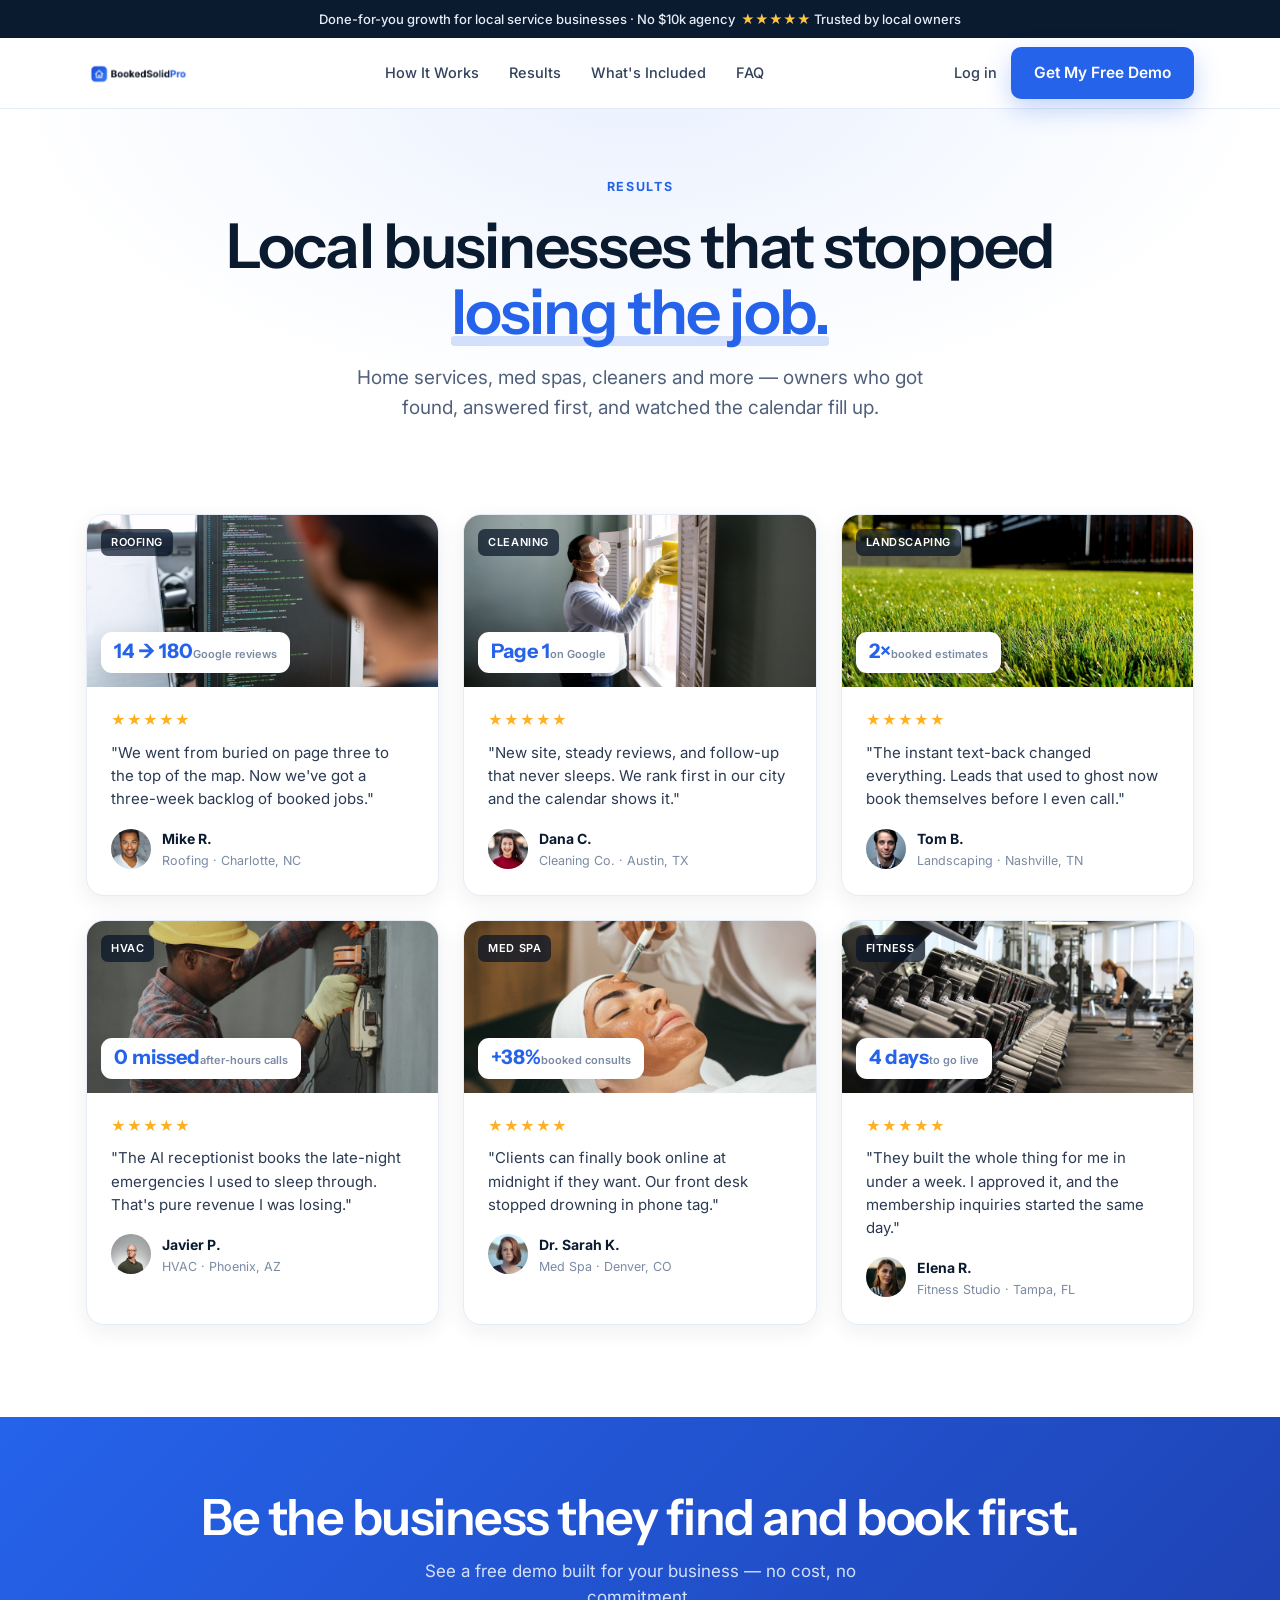
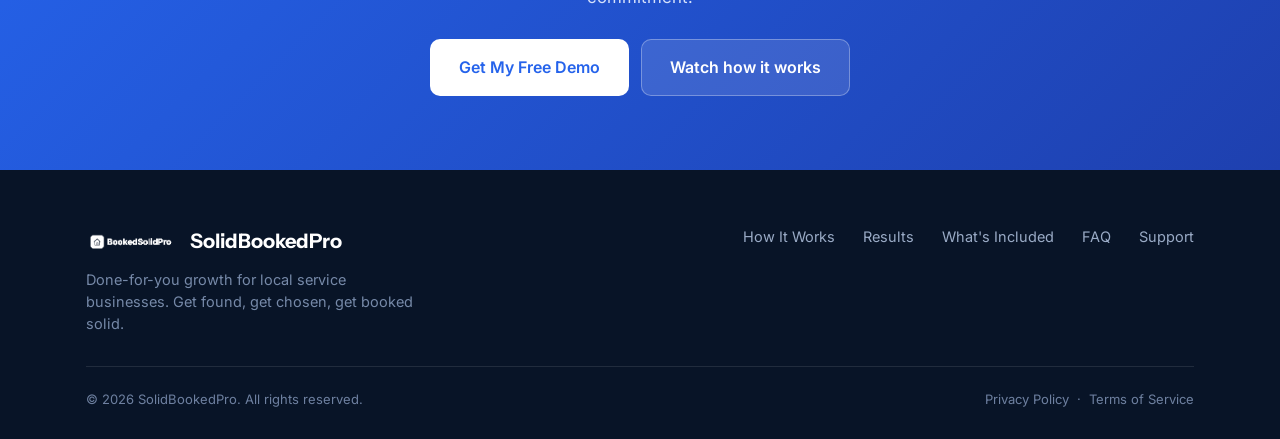
==== commit a4dc5dbc: "Redesign to match references: Instrument Sans, real photos + UI mockups, feature rows, metric band, " ====
--- a/case-studies.html
+++ b/case-studies.html
@@ -7,13 +7,13 @@
 <meta name="description" content="Local service businesses that got found, got chosen, and filled their calendars with SolidBookedPro.">
 <link rel="preconnect" href="https://fonts.googleapis.com">
 <link rel="preconnect" href="https://fonts.gstatic.com" crossorigin>
-<link href="https://fonts.googleapis.com/css2?family=Inter:wght@400;500;600;700;800;900&display=swap" rel="stylesheet">
+<link href="https://fonts.googleapis.com/css2?family=Instrument+Sans:wght@400;500;600;700&family=Inter:wght@400;500;600;700&display=swap" rel="stylesheet">
 <link rel="stylesheet" href="assets/styles.css">
 <link rel="icon" href="assets/logo.png">
 </head>
 <body>
 
-<div class="topbar">Done-for-you growth for local service businesses · No $10k retainer &nbsp;<span class="star">★★★★★</span> Trusted by local owners</div>
+<div class="topbar">Done-for-you growth for local service businesses · No $10k agency &nbsp;<span class="star">★★★★★</span> Trusted by local owners</div>
 
 <header class="nav">
   <div class="wrap nav-in">
@@ -40,55 +40,56 @@
 </header>
 
 <!-- HERO -->
-<section class="hero" style="text-align:center;padding-bottom:24px">
-  <div class="wrap" style="max-width:760px">
-    <span class="eyebrow">Results</span>
-    <h1>Local businesses that stopped <span class="hl">losing the job.</span></h1>
-    <p class="sub" style="margin:20px auto 0">Home services, med spas, cleaners and more — owners who got found, answered first, and watched the calendar fill up.</p>
+<section class="hero" style="padding-bottom:30px">
+  <div class="wrap">
+    <div class="inner">
+      <span class="eyebrow">Results</span>
+      <h1>Local businesses that stopped<br><span class="hl uline">losing the job.</span></h1>
+      <p class="sub">Home services, med spas, cleaners and more — owners who got found, answered first, and watched the calendar fill up.</p>
+    </div>
   </div>
 </section>
 
 <!-- RESULTS GRID -->
-<section style="padding-top:24px">
+<section style="padding-top:10px">
   <div class="wrap">
     <div class="cs-grid">
       <div class="cs-card">
-        <div class="top"><div class="cs-tag">Roofing</div><div class="cs-metric">14 → 180<br>Google reviews</div></div>
-        <div class="body"><div class="stars-sm">★★★★★</div><p>"We went from buried on page three to the top of the map. Now we've got a three-week backlog of booked jobs."</p><div class="cs-person"><div class="av">MR</div><div><b>Mike R.</b><span>Roofing · Charlotte, NC</span></div></div></div>
+        <div class="cs-photo"><img src="assets/photos/contractor.jpg" alt="Roofing"><span class="cs-tag">Roofing</span><span class="cs-badge"><span class="n">14 → 180</span><span class="l">Google reviews</span></span></div>
+        <div class="cs-body"><div class="cs-stars">★★★★★</div><p>"We went from buried on page three to the top of the map. Now we've got a three-week backlog of booked jobs."</p><div class="cs-person"><img src="assets/photos/m1.jpg" alt=""><div><b>Mike R.</b><span>Roofing · Charlotte, NC</span></div></div></div>
       </div>
       <div class="cs-card">
-        <div class="top"><div class="cs-tag">Med Spa</div><div class="cs-metric">2× booked<br>consults</div></div>
-        <div class="body"><div class="stars-sm">★★★★★</div><p>"The instant text-back changed everything. Leads that used to ghost now book themselves before I even call."</p><div class="cs-person"><div class="av">LT</div><div><b>Lauren T.</b><span>Med Spa · Tampa, FL</span></div></div></div>
+        <div class="cs-photo"><img src="assets/photos/cleaning.jpg" alt="Cleaning"><span class="cs-tag">Cleaning</span><span class="cs-badge"><span class="n">Page 1</span><span class="l">on Google</span></span></div>
+        <div class="cs-body"><div class="cs-stars">★★★★★</div><p>"New site, steady reviews, and follow-up that never sleeps. We rank first in our city and the calendar shows it."</p><div class="cs-person"><img src="assets/photos/w1.jpg" alt=""><div><b>Dana C.</b><span>Cleaning Co. · Austin, TX</span></div></div></div>
       </div>
       <div class="cs-card">
-        <div class="top"><div class="cs-tag">Cleaning</div><div class="cs-metric">Page 1<br>on Google</div></div>
-        <div class="body"><div class="stars-sm">★★★★★</div><p>"New site, steady reviews, and follow-up that never sleeps. We rank first in our city and the calendar shows it."</p><div class="cs-person"><div class="av">DC</div><div><b>Dana C.</b><span>Cleaning Co. · Austin, TX</span></div></div></div>
+        <div class="cs-photo"><img src="assets/photos/landscaping.jpg" alt="Landscaping"><span class="cs-tag">Landscaping</span><span class="cs-badge"><span class="n">2×</span><span class="l">booked estimates</span></span></div>
+        <div class="cs-body"><div class="cs-stars">★★★★★</div><p>"The instant text-back changed everything. Leads that used to ghost now book themselves before I even call."</p><div class="cs-person"><img src="assets/photos/m2.jpg" alt=""><div><b>Tom B.</b><span>Landscaping · Nashville, TN</span></div></div></div>
       </div>
       <div class="cs-card">
-        <div class="top"><div class="cs-tag">HVAC</div><div class="cs-metric">0 missed<br>after-hours calls</div></div>
-        <div class="body"><div class="stars-sm">★★★★★</div><p>"The AI receptionist books the late-night emergencies I used to sleep through. That's pure revenue I was losing."</p><div class="cs-person"><div class="av">JP</div><div><b>Javier P.</b><span>HVAC · Phoenix, AZ</span></div></div></div>
+        <div class="cs-photo"><img src="assets/photos/hvac.jpg" alt="HVAC"><span class="cs-tag">HVAC</span><span class="cs-badge"><span class="n">0 missed</span><span class="l">after-hours calls</span></span></div>
+        <div class="cs-body"><div class="cs-stars">★★★★★</div><p>"The AI receptionist books the late-night emergencies I used to sleep through. That's pure revenue I was losing."</p><div class="cs-person"><img src="assets/photos/m3.jpg" alt=""><div><b>Javier P.</b><span>HVAC · Phoenix, AZ</span></div></div></div>
       </div>
       <div class="cs-card">
-        <div class="top"><div class="cs-tag">Dental</div><div class="cs-metric">38%<br>more bookings</div></div>
-        <div class="body"><div class="stars-sm">★★★★★</div><p>"Patients can finally book online at midnight if they want. Our front desk stopped drowning in phone tag."</p><div class="cs-person"><div class="av">SK</div><div><b>Dr. Sarah K.</b><span>Dental · Denver, CO</span></div></div></div>
+        <div class="cs-photo"><img src="assets/photos/medspa.jpg" alt="Med Spa"><span class="cs-tag">Med Spa</span><span class="cs-badge"><span class="n">+38%</span><span class="l">booked consults</span></span></div>
+        <div class="cs-body"><div class="cs-stars">★★★★★</div><p>"Clients can finally book online at midnight if they want. Our front desk stopped drowning in phone tag."</p><div class="cs-person"><img src="assets/photos/w2.jpg" alt=""><div><b>Dr. Sarah K.</b><span>Med Spa · Denver, CO</span></div></div></div>
       </div>
       <div class="cs-card">
-        <div class="top"><div class="cs-tag">Landscaping</div><div class="cs-metric">Site live<br>in 4 days</div></div>
-        <div class="body"><div class="stars-sm">★★★★★</div><p>"They built the whole thing for me in under a week. I approved it, and the quote requests started the same day."</p><div class="cs-person"><div class="av">TB</div><div><b>Tom B.</b><span>Landscaping · Nashville, TN</span></div></div></div>
+        <div class="cs-photo"><img src="assets/photos/gym.jpg" alt="Fitness Studio"><span class="cs-tag">Fitness</span><span class="cs-badge"><span class="n">4 days</span><span class="l">to go live</span></span></div>
+        <div class="cs-body"><div class="cs-stars">★★★★★</div><p>"They built the whole thing for me in under a week. I approved it, and the membership inquiries started the same day."</p><div class="cs-person"><img src="assets/photos/w3.jpg" alt=""><div><b>Elena R.</b><span>Fitness Studio · Tampa, FL</span></div></div></div>
       </div>
     </div>
   </div>
 </section>
 
-<!-- FINAL CTA -->
-<section class="final">
+<!-- CTA BAND -->
+<section class="ctaband">
   <div class="wrap">
-    <span class="eyebrow">Your turn</span>
     <h2>Be the business they find and book first.</h2>
-    <p class="lead">See a free demo built for your business — no cost, no commitment.</p>
-    <div class="hero-cta" style="justify-content:center">
-      <a class="btn btn-primary btn-lg" href="index.html#get">Get My Free Demo →</a>
-      <a class="btn btn-ghost btn-lg" href="index.html#vsl">Watch How It Works</a>
+    <p>See a free demo built for your business — no cost, no commitment.</p>
+    <div class="hero-cta">
+      <a class="btn btn-white btn-lg" href="index.html#get">Get My Free Demo</a>
+      <a class="btn btn-lg" style="background:rgba(255,255,255,.12);color:#fff;border-color:rgba(255,255,255,.3)" href="index.html#vsl">Watch how it works</a>
     </div>
   </div>
 </section>
@@ -98,7 +99,7 @@
     <div class="foot-top">
       <div>
         <div class="brand-f"><img src="assets/logo.png" alt="SolidBookedPro"> SolidBookedPro</div>
-        <p style="margin-top:12px;max-width:340px;color:#8D9BBA">Done-for-you growth for local service businesses. Get found, get chosen, get booked solid.</p>
+        <p style="margin-top:12px;max-width:340px;color:#7689A8">Done-for-you growth for local service businesses. Get found, get chosen, get booked solid.</p>
       </div>
       <div class="foot-links">
         <a href="product.html">How It Works</a>
--- a/assets/styles.css
+++ b/assets/styles.css
@@ -1,220 +1,220 @@
-/* SolidBookedPro — shared styles */
+/* SolidBookedPro — design system (Instrument Sans + Inter, ReviewHarvest/ScalingSOS blend) */
 :root{
   --blue:#2563EB;
   --blue-dark:#1D4ED8;
-  --navy:#0B1B3B;
+  --ink:#0A1A2F;          /* dark headline ink */
+  --navy:#081427;
   --green:#16A34A;
-  --ink:#0F172A;
-  --muted:#5B6B82;
-  --line:#E6EBF2;
+  --muted:#51607A;
+  --soft:#7B8AA3;
+  --line:#E6ECF5;
   --bg:#FFFFFF;
-  --bg-soft:#F5F8FD;
-  --bg-blue:#EEF3FE;
-  --radius:16px;
-  --shadow:0 12px 40px rgba(15,30,70,.08);
-  --shadow-sm:0 4px 16px rgba(15,30,70,.06);
-  --maxw:1140px;
-  --font:'Inter',-apple-system,BlinkMacSystemFont,'Segoe UI',Roboto,sans-serif;
+  --bg-soft:#F4F7FC;
+  --bg-blue:#EAF1FE;
+  --maxw:1160px;
+  --disp:'Instrument Sans',-apple-system,BlinkMacSystemFont,sans-serif;
+  --body:'Inter',-apple-system,BlinkMacSystemFont,sans-serif;
+  --shadow:0 24px 60px rgba(10,26,47,.12);
+  --shadow-sm:0 6px 22px rgba(10,26,47,.07);
 }
 *{box-sizing:border-box;margin:0;padding:0}
 html{scroll-behavior:smooth}
-body{font-family:var(--font);color:var(--ink);background:var(--bg);line-height:1.55;-webkit-font-smoothing:antialiased}
+body{font-family:var(--body);color:var(--ink);background:var(--bg);line-height:1.55;-webkit-font-smoothing:antialiased}
 a{color:inherit;text-decoration:none}
 img{max-width:100%;display:block}
-.wrap{max-width:var(--maxw);margin:0 auto;padding:0 24px}
-section{padding:84px 0}
-h1,h2,h3{line-height:1.12;letter-spacing:-.02em;color:var(--ink)}
-h2{font-size:clamp(28px,4vw,42px);font-weight:800}
+.wrap{max-width:var(--maxw);margin:0 auto;padding:0 26px}
+section{padding:92px 0}
+h1,h2,h3{font-family:var(--disp);color:var(--ink);font-weight:600;letter-spacing:-.03em;line-height:1.07}
+h1{font-size:clamp(36px,5.4vw,62px)}
+h2{font-size:clamp(30px,4.2vw,50px)}
+h3{font-size:21px;letter-spacing:-.02em}
 p{color:var(--muted)}
-
-/* eyebrow */
-.eyebrow{display:inline-block;font-size:13px;font-weight:700;letter-spacing:.12em;text-transform:uppercase;color:var(--blue);margin-bottom:14px}
+.eyebrow{display:inline-block;font-family:var(--body);font-size:12.5px;font-weight:700;letter-spacing:.13em;text-transform:uppercase;color:var(--blue);margin-bottom:16px}
 .center{text-align:center}
-.lead{font-size:18px;max-width:640px;margin:14px auto 0}
+.lead{font-size:18px;max-width:600px;margin:16px auto 0;color:var(--muted)}
+.hl{color:var(--blue)}
+.uline{position:relative;white-space:nowrap}
+.uline:after{content:"";position:absolute;left:0;right:0;bottom:.06em;height:.16em;background:rgba(37,99,235,.22);border-radius:3px;z-index:-1}
 
 /* buttons */
-.btn{display:inline-flex;align-items:center;gap:9px;font-weight:700;font-size:16px;padding:15px 26px;border-radius:12px;border:1.5px solid transparent;cursor:pointer;transition:.18s;white-space:nowrap}
-.btn-primary{background:var(--blue);color:#fff;box-shadow:0 8px 24px rgba(37,99,235,.32)}
-.btn-primary:hover{background:var(--blue-dark);transform:translateY(-2px)}
+.btn{display:inline-flex;align-items:center;gap:8px;font-family:var(--body);font-weight:600;font-size:15.5px;padding:13px 22px;border-radius:10px;border:1.5px solid transparent;cursor:pointer;transition:.16s}
+.btn-primary{background:var(--blue);color:#fff;box-shadow:0 10px 26px rgba(37,99,235,.28)}
+.btn-primary:hover{background:var(--blue-dark);transform:translateY(-1px)}
+.btn-dark{background:var(--ink);color:#fff}
+.btn-dark:hover{background:#13243d}
 .btn-ghost{background:#fff;color:var(--ink);border-color:var(--line)}
-.btn-ghost:hover{border-color:var(--blue);color:var(--blue)}
-.btn-lg{padding:18px 34px;font-size:17px}
-
-/* announcement bar */
-.topbar{background:var(--navy);color:#fff;text-align:center;font-size:13.5px;font-weight:500;padding:10px 16px}
-.topbar b{font-weight:700}
-.topbar .star{color:#FFC53D}
+.btn-ghost:hover{border-color:#C9D6EE}
+.btn-lg{padding:15px 28px;font-size:16px}
+.btn-white{background:#fff;color:var(--blue)}.btn-white:hover{background:#F0F5FF}
+
+/* topbar */
+.topbar{background:var(--ink);color:#E7EDF6;text-align:center;font-size:13px;font-weight:500;padding:9px 16px}
+.topbar b{color:#fff;font-weight:700}.topbar .star{color:#FFC53D}
 
 /* nav */
-.nav{position:sticky;top:0;z-index:50;background:rgba(255,255,255,.86);backdrop-filter:blur(12px);border-bottom:1px solid var(--line)}
-.nav-in{display:flex;align-items:center;justify-content:space-between;height:72px}
-.brand img{height:30px;width:auto}
+.nav{position:sticky;top:0;z-index:50;background:rgba(255,255,255,.88);backdrop-filter:blur(12px);border-bottom:1px solid var(--line)}
+.nav-in{display:flex;align-items:center;justify-content:space-between;height:70px}
+.brand img{height:28px;width:auto}
 .nav-links{display:flex;align-items:center;gap:30px}
-.nav-links a{font-size:15px;font-weight:600;color:#34435C}
+.nav-links a{font-size:14.5px;font-weight:500;color:#33425C}
 .nav-links a:hover{color:var(--blue)}
 .nav-cta{display:flex;align-items:center;gap:14px}
-.nav-cta .login{font-size:15px;font-weight:600;color:#34435C}
+.nav-cta .login{font-size:14.5px;font-weight:500;color:#33425C}
 .burger{display:none;background:none;border:0;cursor:pointer;flex-direction:column;gap:5px}
-.burger span{width:24px;height:2.5px;background:var(--ink);border-radius:2px}
-
-/* hero */
-.hero{padding:72px 0 64px;background:radial-gradient(1100px 480px at 80% -10%,var(--bg-blue),transparent 70%)}
-.hero-grid{display:grid;grid-template-columns:1.05fr 1fr;gap:54px;align-items:center}
-.hero h1{font-size:clamp(34px,5.2vw,56px);font-weight:800}
-.hero h1 .hl{color:var(--blue)}
-.hero p.sub{font-size:19px;margin-top:20px;max-width:520px}
-.hero-cta{display:flex;gap:14px;margin-top:30px;flex-wrap:wrap}
-.hero-trust{display:flex;align-items:center;gap:10px;margin-top:24px;font-size:14px;color:var(--muted)}
-.hero-trust .stars{color:#FFB020;letter-spacing:1px}
-.checks{display:flex;flex-wrap:wrap;gap:10px 22px;margin-top:26px}
-.checks span{display:flex;align-items:center;gap:8px;font-size:15px;font-weight:600;color:#2A3852}
-.checks .c{color:var(--green);font-weight:900}
-
-/* video card */
-.video-card{position:relative;border-radius:20px;overflow:hidden;box-shadow:var(--shadow);background:var(--navy);aspect-ratio:16/9}
+.burger span{width:23px;height:2px;background:var(--ink);border-radius:2px}
+.mobile-menu{display:none;flex-direction:column;padding:12px 26px 22px;background:#fff;border-bottom:1px solid var(--line)}
+.mobile-menu a{padding:13px 0;font-weight:500;border-bottom:1px solid var(--bg-soft)}
+.mobile-menu .btn{margin-top:14px;justify-content:center}
+.mobile-menu.open{display:flex}
+
+/* hero — VSL centerpiece */
+.hero{padding:64px 0 56px;text-align:center;background:radial-gradient(900px 460px at 50% -8%,var(--bg-blue),transparent 70%)}
+.hero .inner{max-width:880px;margin:0 auto}
+.hero h1{margin-bottom:18px}
+.hero .sub{font-size:19px;color:var(--muted);max-width:600px;margin:0 auto}
+.hero-cta{display:flex;gap:12px;justify-content:center;margin-top:26px;flex-wrap:wrap}
+.hero-checks{display:flex;gap:8px 24px;justify-content:center;flex-wrap:wrap;margin-top:22px}
+.hero-checks span{display:flex;align-items:center;gap:7px;font-size:14.5px;font-weight:600;color:#33425C}
+.ic-check{width:18px;height:18px;flex-shrink:0}
+.videoframe{max-width:780px;margin:40px auto 0}
+.video-card{position:relative;border-radius:18px;overflow:hidden;box-shadow:var(--shadow);background:var(--ink);aspect-ratio:16/9}
 .video-card video{width:100%;height:100%;object-fit:cover;display:block}
-.video-poster{position:absolute;inset:0;width:100%;height:100%;object-fit:cover}
-.play-btn{position:absolute;inset:0;display:flex;align-items:center;justify-content:center;background:linear-gradient(180deg,rgba(11,27,59,.15),rgba(11,27,59,.45));cursor:pointer;border:0}
-.play-btn .circle{width:78px;height:78px;border-radius:50%;background:rgba(255,255,255,.95);display:flex;align-items:center;justify-content:center;box-shadow:0 8px 30px rgba(0,0,0,.3);transition:.2s}
-.play-btn:hover .circle{transform:scale(1.07)}
-.play-btn .tri{width:0;height:0;border-left:22px solid var(--blue);border-top:14px solid transparent;border-bottom:14px solid transparent;margin-left:6px}
-.video-tag{position:absolute;left:16px;bottom:16px;background:rgba(11,27,59,.72);color:#fff;font-size:13px;font-weight:600;padding:7px 13px;border-radius:8px;display:flex;gap:8px;align-items:center}
+.play-btn{position:absolute;inset:0;display:flex;align-items:center;justify-content:center;background:linear-gradient(180deg,rgba(8,20,39,.1),rgba(8,20,39,.4));cursor:pointer;border:0}
+.play-btn .circle{width:80px;height:80px;border-radius:50%;background:rgba(255,255,255,.96);display:flex;align-items:center;justify-content:center;box-shadow:0 10px 34px rgba(0,0,0,.3);transition:.2s}
+.play-btn:hover .circle{transform:scale(1.06)}
+.play-btn .tri{width:0;height:0;border-left:23px solid var(--blue);border-top:14px solid transparent;border-bottom:14px solid transparent;margin-left:6px}
+.video-tag{position:absolute;left:16px;bottom:16px;background:rgba(8,20,39,.74);color:#fff;font-size:12.5px;font-weight:600;padding:7px 13px;border-radius:8px;display:flex;gap:8px;align-items:center}
 .video-tag .dot{width:8px;height:8px;border-radius:50%;background:#ff5252;box-shadow:0 0 0 4px rgba(255,82,82,.25)}
 
-/* logo strip */
-.logos{padding:40px 0;border-top:1px solid var(--line);border-bottom:1px solid var(--line);background:var(--bg-soft)}
-.logos .label{text-align:center;font-size:12.5px;font-weight:700;letter-spacing:.14em;text-transform:uppercase;color:#9AA7BC;margin-bottom:22px}
-.logos-row{display:flex;align-items:center;justify-content:center;gap:46px;flex-wrap:wrap}
-.logos-row .lg{font-size:19px;font-weight:800;color:#9DA9BC;letter-spacing:-.01em;opacity:.9}
-
-/* problem */
-.prob-grid{display:grid;grid-template-columns:repeat(3,1fr);gap:22px;margin-top:46px}
-.prob-card{background:#fff;border:1px solid var(--line);border-radius:var(--radius);padding:30px;box-shadow:var(--shadow-sm)}
-.prob-card .ic{width:48px;height:48px;border-radius:12px;background:#FEECEC;display:flex;align-items:center;justify-content:center;font-size:22px;margin-bottom:16px}
-.prob-card h3{font-size:19px;font-weight:700;margin-bottom:8px}
-.prob-card p{font-size:15px}
-
-/* features / value */
-.feat-grid{display:grid;grid-template-columns:repeat(3,1fr);gap:24px;margin-top:48px}
-.feat{background:#fff;border:1px solid var(--line);border-radius:var(--radius);padding:30px;transition:.2s}
-.feat:hover{transform:translateY(-4px);box-shadow:var(--shadow);border-color:#D5E0F5}
-.feat .ic{width:50px;height:50px;border-radius:12px;background:var(--bg-blue);display:flex;align-items:center;justify-content:center;font-size:24px;margin-bottom:16px}
-.feat h3{font-size:19px;font-weight:700;margin-bottom:8px}
-.feat p{font-size:15px}
-
-/* how it works */
-.steps{display:grid;grid-template-columns:repeat(3,1fr);gap:26px;margin-top:50px}
-.step{position:relative;padding:30px;background:var(--bg-soft);border-radius:var(--radius)}
-.step .num{width:42px;height:42px;border-radius:50%;background:var(--blue);color:#fff;font-weight:800;display:flex;align-items:center;justify-content:center;font-size:18px;margin-bottom:18px}
-.step h3{font-size:20px;font-weight:700;margin-bottom:8px}
-.step p{font-size:15px}
-
-/* guarantee band */
-.guarantee{background:linear-gradient(135deg,var(--navy),#13306b);color:#fff;border-radius:24px;padding:56px;display:grid;grid-template-columns:auto 1fr auto;gap:34px;align-items:center}
-.guarantee .badge{width:96px;height:96px;border-radius:50%;background:rgba(255,255,255,.1);border:2px solid rgba(255,255,255,.35);display:flex;align-items:center;justify-content:center;font-size:42px}
-.guarantee h2{color:#fff;font-size:30px}
-.guarantee p{color:#C7D4EC;margin-top:8px;font-size:16px;max-width:560px}
-.guarantee .btn-primary{background:#fff;color:var(--blue)}
-.guarantee .btn-primary:hover{background:#EAF1FF}
-
-/* case studies */
-.cs-grid{display:grid;grid-template-columns:repeat(3,1fr);gap:24px;margin-top:50px}
-.cs-card{background:#fff;border:1px solid var(--line);border-radius:var(--radius);overflow:hidden;box-shadow:var(--shadow-sm)}
-.cs-card .top{background:var(--bg-blue);padding:26px 26px 22px}
-.cs-tag{font-size:12px;font-weight:700;letter-spacing:.08em;text-transform:uppercase;color:var(--blue)}
-.cs-metric{font-size:34px;font-weight:800;color:var(--navy);margin-top:8px;line-height:1.1}
-.cs-card .body{padding:24px 26px 28px}
-.cs-card .body p{font-size:15px;color:#34435C}
-.cs-person{display:flex;align-items:center;gap:12px;margin-top:18px}
-.cs-person .av{width:42px;height:42px;border-radius:50%;background:var(--blue);color:#fff;font-weight:700;display:flex;align-items:center;justify-content:center;font-size:15px}
-.cs-person b{font-size:14.5px;color:var(--ink)}
-.cs-person span{font-size:13px;color:var(--muted);display:block}
-.stars-sm{color:#FFB020;font-size:14px;letter-spacing:1px}
-
-/* pricing */
-.price-grid{display:grid;grid-template-columns:repeat(3,1fr);gap:24px;margin-top:50px;align-items:stretch}
-.price{background:#fff;border:1px solid var(--line);border-radius:var(--radius);padding:34px 30px;display:flex;flex-direction:column}
+/* research band */
+.research{background:var(--ink);padding:26px 0}
+.research .label{text-align:center;font-size:11.5px;font-weight:700;letter-spacing:.16em;text-transform:uppercase;color:#6E80A0;margin-bottom:14px}
+.research-row{display:flex;align-items:center;justify-content:center;gap:46px;flex-wrap:wrap}
+.research-row span{font-family:var(--disp);font-size:21px;font-weight:600;color:#D6DEEC;letter-spacing:0}
+
+/* grayscale logo strip */
+.logos{padding:38px 0;border-bottom:1px solid var(--line);background:#fff}
+.logos .label{text-align:center;font-size:12px;font-weight:600;letter-spacing:.1em;text-transform:uppercase;color:var(--soft);margin-bottom:20px}
+.logos-row{display:flex;align-items:center;justify-content:center;gap:48px;flex-wrap:wrap}
+.logos-row .lg{font-family:var(--disp);font-size:19px;font-weight:700;color:#AEB9CC;letter-spacing:-.01em}
+
+/* alternating feature rows */
+.frow{display:grid;grid-template-columns:1fr 1fr;gap:60px;align-items:center;margin-top:64px}
+.frow:first-of-type{margin-top:54px}
+.frow.flip .ftext{order:2}.frow.flip .fmedia{order:1}
+.ftext .tag{font-size:12.5px;font-weight:700;letter-spacing:.1em;text-transform:uppercase;color:var(--blue);margin-bottom:12px}
+.ftext h2{font-size:clamp(26px,3vw,36px);margin-bottom:14px}
+.ftext p{font-size:16.5px;line-height:1.6;max-width:440px}
+.flist{list-style:none;margin-top:20px;display:flex;flex-direction:column;gap:12px}
+.flist li{display:flex;gap:10px;font-size:15.5px;font-weight:500;color:#27374f;align-items:flex-start}
+.flist svg{flex-shrink:0;margin-top:2px}
+.fmedia img{width:100%;height:auto}
+.fmedia.pad{background:linear-gradient(160deg,#EAF1FE,#F4F7FC);border-radius:20px;padding:34px;display:flex;justify-content:center}
+.fmedia.pad img{max-width:300px;filter:drop-shadow(0 24px 50px rgba(10,26,47,.22))}
+
+/* metric band */
+.metricband{background:linear-gradient(135deg,var(--ink),#143b7a);color:#fff;border-radius:24px;padding:60px;text-align:center}
+.metricband .big{font-family:var(--disp);font-weight:700;font-size:clamp(56px,9vw,104px);line-height:1;color:#8FB6FF;letter-spacing:-.04em}
+.metricband h2{color:#fff;margin-top:8px}
+.metricband p{color:#B9C7E2;max-width:560px;margin:14px auto 0;font-size:16px}
+.metricstrip{display:flex;justify-content:center;gap:54px;flex-wrap:wrap;margin-top:36px}
+.metricstrip .m .n{font-family:var(--disp);font-weight:700;font-size:34px;color:#fff}
+.metricstrip .m .l{font-size:13px;color:#9DB0D2;font-weight:500}
+
+/* steps */
+.steps{display:grid;grid-template-columns:repeat(3,1fr);gap:22px;margin-top:54px;counter-reset:s}
+.step{padding:30px;border:1px solid var(--line);border-radius:16px;background:#fff;text-align:left}
+.step .num{width:40px;height:40px;border-radius:11px;background:var(--bg-blue);color:var(--blue);font-family:var(--disp);font-weight:700;display:flex;align-items:center;justify-content:center;font-size:18px;margin-bottom:18px}
+.step h3{margin-bottom:8px}.step p{font-size:15px}
+
+/* results / case study photo cards */
+.cs-grid{display:grid;grid-template-columns:repeat(3,1fr);gap:24px;margin-top:52px}
+.cs-card{background:#fff;border:1px solid var(--line);border-radius:18px;overflow:hidden;box-shadow:var(--shadow-sm);text-align:left;transition:.2s}
+.cs-card:hover{transform:translateY(-4px);box-shadow:var(--shadow)}
+.cs-photo{position:relative;height:172px;overflow:hidden}
+.cs-photo img{width:100%;height:100%;object-fit:cover}
+.cs-badge{position:absolute;left:14px;bottom:14px;background:#fff;border-radius:11px;padding:8px 13px;box-shadow:0 8px 22px rgba(10,26,47,.18)}
+.cs-badge .n{font-family:var(--disp);font-weight:700;font-size:20px;color:var(--blue);line-height:1}
+.cs-badge .l{font-size:11px;color:var(--soft);font-weight:600}
+.cs-tag{position:absolute;left:14px;top:14px;background:rgba(8,20,39,.72);color:#fff;font-size:11px;font-weight:600;letter-spacing:.05em;text-transform:uppercase;padding:5px 10px;border-radius:7px}
+.cs-body{padding:22px 24px 24px}
+.cs-stars{color:#FFB020;font-size:14px;letter-spacing:1px}
+.cs-body p{font-size:15px;color:#2b3a52;margin:10px 0 16px;line-height:1.55}
+.cs-person{display:flex;align-items:center;gap:11px}
+.cs-person img{width:40px;height:40px;border-radius:50%;object-fit:cover}
+.cs-person b{font-size:14px;color:var(--ink)}.cs-person span{font-size:12.5px;color:var(--soft);display:block}
+
+/* industry pills */
+.pills{display:flex;flex-wrap:wrap;gap:12px;justify-content:center;margin-top:44px;max-width:840px;margin-left:auto;margin-right:auto}
+.pill{background:#fff;border:1px solid var(--line);border-radius:30px;padding:11px 20px;font-size:15px;font-weight:600;color:#33425C;transition:.15s}
+.pill:hover{border-color:var(--blue);color:var(--blue)}
+
+/* offer cards */
+.price-grid{display:grid;grid-template-columns:repeat(3,1fr);gap:22px;margin-top:52px;align-items:stretch}
+.price{background:#fff;border:1px solid var(--line);border-radius:18px;padding:32px 28px;display:flex;flex-direction:column;text-align:left}
 .price.featured{border:2px solid var(--blue);box-shadow:var(--shadow);position:relative}
-.price.featured .flag{position:absolute;top:-13px;left:50%;transform:translateX(-50%);background:var(--blue);color:#fff;font-size:12px;font-weight:700;letter-spacing:.06em;text-transform:uppercase;padding:5px 14px;border-radius:20px}
-.price h3{font-size:20px;font-weight:700}
-.price .amt{font-size:42px;font-weight:800;color:var(--navy);margin:14px 0 2px}
-.price .amt small{font-size:16px;font-weight:600;color:var(--muted)}
-.price .desc{font-size:14.5px;min-height:42px}
-.price ul{list-style:none;margin:22px 0 26px;display:flex;flex-direction:column;gap:11px}
-.price li{font-size:14.5px;color:#34435C;display:flex;gap:9px;align-items:flex-start}
-.price li .c{color:var(--green);font-weight:900}
+.price.featured .flag{position:absolute;top:-12px;left:28px;background:var(--blue);color:#fff;font-size:11.5px;font-weight:700;letter-spacing:.05em;text-transform:uppercase;padding:5px 13px;border-radius:18px}
+.price h3{margin-bottom:6px}
+.price .amt{font-family:var(--disp);font-size:26px;font-weight:700;color:var(--ink);margin:8px 0}
+.price .desc{font-size:14.5px;min-height:42px;color:var(--muted)}
+.price ul{list-style:none;margin:18px 0 24px;display:flex;flex-direction:column;gap:11px}
+.price li{font-size:14.5px;color:#2b3a52;display:flex;gap:9px;align-items:flex-start;font-weight:500}
+.price li svg{flex-shrink:0;margin-top:2px}
 .price .btn{width:100%;justify-content:center;margin-top:auto}
 
+/* demo form */
+.formwrap{max-width:540px;margin:34px auto 0;background:#fff;border:1px solid var(--line);border-radius:18px;box-shadow:var(--shadow);padding:34px;text-align:left}
+.formwrap .row{margin-bottom:15px}
+.formwrap label{display:block;font-size:13px;font-weight:600;color:#33425C;margin-bottom:7px}
+.formwrap input{width:100%;font-family:var(--body);font-size:16px;padding:13px 15px;border:1.5px solid var(--line);border-radius:10px;color:var(--ink)}
+.formwrap input:focus{outline:0;border-color:var(--blue);box-shadow:0 0 0 4px rgba(37,99,235,.12)}
+.formwrap .btn{width:100%;justify-content:center;margin-top:4px}
+.formwrap .fine{text-align:center;font-size:12.5px;color:var(--soft);margin-top:13px}
+.form-success{display:none;text-align:center;padding:18px 0}
+.form-success .ck{width:58px;height:58px;border-radius:50%;background:#E7F6EC;color:var(--green);font-size:28px;display:flex;align-items:center;justify-content:center;margin:0 auto 14px}
+
 /* faq */
-.faq{max-width:760px;margin:46px auto 0}
-.faq-item{border-bottom:1px solid var(--line)}
-.faq-q{width:100%;text-align:left;background:none;border:0;padding:22px 0;font-size:17px;font-weight:700;color:var(--ink);cursor:pointer;display:flex;justify-content:space-between;align-items:center;gap:16px}
-.faq-q .pm{color:var(--blue);font-size:22px;font-weight:400;transition:.2s}
-.faq-a{max-height:0;overflow:hidden;transition:max-height .3s ease}
-.faq-a p{padding:0 0 22px;font-size:15.5px}
+.faq{max-width:780px;margin:46px auto 0}
+.faq-item{border:1px solid var(--line);border-radius:12px;margin-bottom:12px;background:#fff;overflow:hidden}
+.faq-q{width:100%;text-align:left;background:none;border:0;padding:20px 22px;font-family:var(--disp);font-size:17px;font-weight:600;color:var(--ink);cursor:pointer;display:flex;justify-content:space-between;align-items:center;gap:16px}
+.faq-q .pm{color:var(--blue);font-size:24px;font-weight:400;transition:.2s;line-height:1}
+.faq-a{max-height:0;overflow:hidden;transition:max-height .28s ease}
+.faq-a p{padding:0 22px 20px;font-size:15.5px;line-height:1.6}
 .faq-item.open .pm{transform:rotate(45deg)}
 
-/* final cta */
-.final{background:radial-gradient(900px 400px at 50% 120%,var(--bg-blue),transparent),var(--bg-soft);text-align:center}
-.final h2{font-size:clamp(30px,4.5vw,46px)}
-.final .lead{margin-bottom:30px}
-.final .hero-cta{justify-content:center}
-.final .checks{justify-content:center}
+/* CTA band */
+.ctaband{background:linear-gradient(135deg,var(--blue),#1E40AF);color:#fff;text-align:center;padding:74px 0}
+.ctaband h2{color:#fff}
+.ctaband p{color:#D5E1FB;max-width:520px;margin:14px auto 0;font-size:17px}
+.ctaband .hero-cta{margin-top:28px}
 
 /* footer */
-.footer{background:var(--navy);color:#A9B7D0;padding:54px 0 30px;font-size:14.5px}
-.foot-top{display:flex;justify-content:space-between;align-items:flex-start;gap:40px;flex-wrap:wrap;padding-bottom:30px;border-bottom:1px solid rgba(255,255,255,.1)}
-.footer .brand-f{font-size:20px;font-weight:800;color:#fff;display:flex;align-items:center;gap:10px}
-.footer .brand-f img{height:26px;filter:brightness(0) invert(1)}
-.foot-links{display:flex;gap:30px;flex-wrap:wrap}
+.footer{background:var(--navy);color:#9AABC6;padding:56px 0 30px;font-size:14.5px}
+.foot-top{display:flex;justify-content:space-between;gap:40px;flex-wrap:wrap;padding-bottom:30px;border-bottom:1px solid rgba(255,255,255,.1)}
+.footer .brand-f{font-family:var(--disp);font-size:20px;font-weight:700;color:#fff;display:flex;align-items:center;gap:10px}
+.footer .brand-f img{height:24px;filter:brightness(0) invert(1)}
+.foot-links{display:flex;gap:28px;flex-wrap:wrap}
 .foot-links a:hover{color:#fff}
-.foot-bottom{padding-top:22px;display:flex;justify-content:space-between;flex-wrap:wrap;gap:10px;font-size:13px;color:#7C8BAA}
-
-/* credibility bar */
-.cred{padding:30px 0;border-top:1px solid var(--line);border-bottom:1px solid var(--line);background:var(--bg-soft)}
-.cred .label{text-align:center;font-size:12.5px;font-weight:700;letter-spacing:.12em;text-transform:uppercase;color:#9AA7BC;margin-bottom:16px}
-.cred-row{display:flex;align-items:center;justify-content:center;gap:40px;flex-wrap:wrap}
-.cred-row span{font-size:20px;font-weight:800;color:#7B8AA3;letter-spacing:-.01em}
-
-/* demo form */
-.formwrap{max-width:560px;margin:36px auto 0;background:#fff;border:1px solid var(--line);border-radius:20px;box-shadow:var(--shadow);padding:34px;text-align:left}
-.formwrap .row{margin-bottom:16px}
-.formwrap label{display:block;font-size:13.5px;font-weight:700;color:#34435C;margin-bottom:7px}
-.formwrap input{width:100%;font-family:var(--font);font-size:16px;padding:14px 16px;border:1.5px solid var(--line);border-radius:11px;color:var(--ink);transition:.15s;background:#fff}
-.formwrap input:focus{outline:0;border-color:var(--blue);box-shadow:0 0 0 4px rgba(37,99,235,.12)}
-.formwrap .btn{width:100%;justify-content:center;margin-top:6px}
-.formwrap .fine{text-align:center;font-size:13px;color:var(--muted);margin-top:14px}
-.form-success{display:none;text-align:center;padding:20px 0}
-.form-success .ck{width:60px;height:60px;border-radius:50%;background:#E7F6EC;color:var(--green);font-size:30px;display:flex;align-items:center;justify-content:center;margin:0 auto 16px}
-.form-success h3{font-size:22px;font-weight:800;margin-bottom:8px}
+.foot-bottom{padding-top:22px;display:flex;justify-content:space-between;flex-wrap:wrap;gap:10px;font-size:13px;color:#6E80A0}
 
 /* responsive */
 @media(max-width:900px){
-  section{padding:60px 0}
+  section{padding:62px 0}
   .nav-links,.nav-cta .login{display:none}
   .burger{display:flex}
-  .nav-cta .btn{padding:11px 18px;font-size:14px}
-  .hero-grid{grid-template-columns:1fr;gap:38px}
-  .hero p.sub{max-width:none}
-  .prob-grid,.feat-grid,.steps,.cs-grid,.price-grid{grid-template-columns:1fr}
-  .guarantee{grid-template-columns:1fr;text-align:center;padding:40px 26px}
-  .guarantee p{margin:8px auto 0}
-  .guarantee .badge{margin:0 auto}
-  .mobile-menu.open{display:flex}
+  .frow{grid-template-columns:1fr;gap:30px;margin-top:44px}
+  .frow.flip .ftext{order:2}.frow.flip .fmedia{order:1}
+  .frow .ftext{order:2}.frow .fmedia{order:1}
+  .steps,.cs-grid,.price-grid{grid-template-columns:1fr}
+  .metricband{padding:42px 26px}
+  .ftext p,.hero .sub,.lead{max-width:none}
 }
-@media(min-width:901px){.mobile-menu{display:none!important}}
-.mobile-menu{display:none;flex-direction:column;gap:4px;padding:14px 24px 22px;background:#fff;border-bottom:1px solid var(--line)}
-.mobile-menu a{padding:12px 0;font-weight:600;border-bottom:1px solid var(--bg-soft)}
-.mobile-menu .btn{margin-top:12px;justify-content:center}
 @media(max-width:560px){
   .wrap{padding:0 18px}
-  .hero h1{font-size:32px}
-  .hero p.sub{font-size:17px}
   .hero-cta .btn{width:100%;justify-content:center}
-  .btn{width:auto}
-  .logos-row{gap:26px}
-  .logos-row .lg{font-size:16px}
-  .cred-row{gap:24px}
-  .cred-row span{font-size:17px}
-  .formwrap{padding:24px}
+  .research-row{gap:24px}.research-row span{font-size:17px}
+  .logos-row{gap:26px}.logos-row .lg{font-size:16px}
+  .metricstrip{gap:30px}
+  .formwrap,.fmedia.pad{padding:22px}
+  .video-tag{font-size:11px}
 }
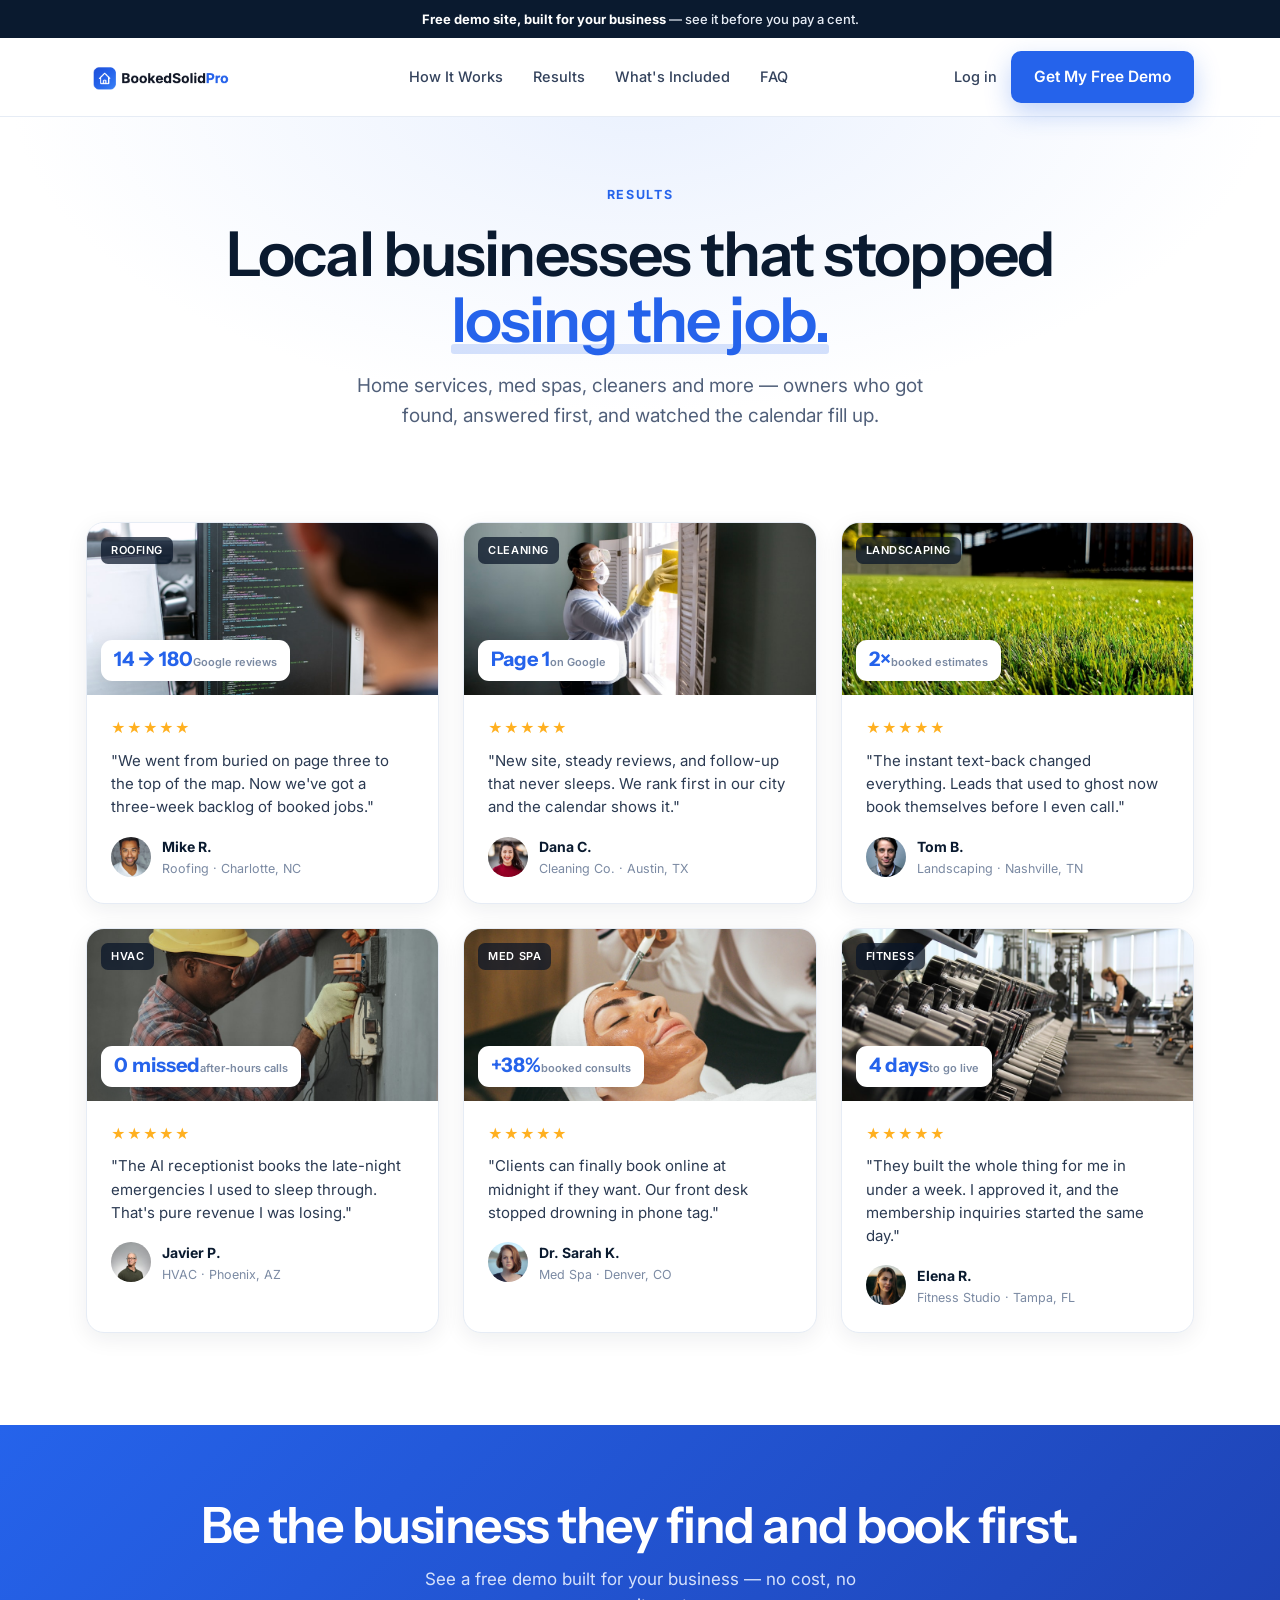
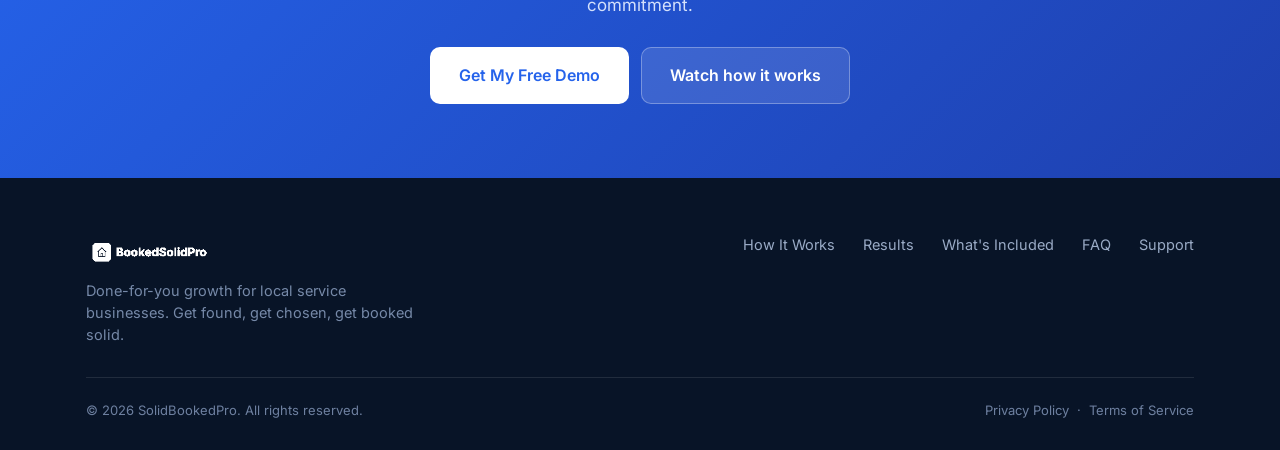
==== commit 90178145: "Tighten copy (Harry Dry), enlarge logo, new announcement, rich problem section (gradient cards + Goo" ====
--- a/case-studies.html
+++ b/case-studies.html
@@ -13,7 +13,7 @@
 </head>
 <body>
 
-<div class="topbar">Done-for-you growth for local service businesses · No $10k agency &nbsp;<span class="star">★★★★★</span> Trusted by local owners</div>
+<div class="topbar"><b>Free demo site, built for your business</b> — see it before you pay a cent.</div>
 
 <header class="nav">
   <div class="wrap nav-in">
@@ -98,7 +98,7 @@
   <div class="wrap">
     <div class="foot-top">
       <div>
-        <div class="brand-f"><img src="assets/logo.png" alt="SolidBookedPro"> SolidBookedPro</div>
+        <div class="brand-f"><img src="assets/logo.png" alt="SolidBookedPro"></div>
         <p style="margin-top:12px;max-width:340px;color:#7689A8">Done-for-you growth for local service businesses. Get found, get chosen, get booked solid.</p>
       </div>
       <div class="foot-links">
--- a/assets/styles.css
+++ b/assets/styles.css
@@ -53,8 +53,8 @@
 
 /* nav */
 .nav{position:sticky;top:0;z-index:50;background:rgba(255,255,255,.88);backdrop-filter:blur(12px);border-bottom:1px solid var(--line)}
-.nav-in{display:flex;align-items:center;justify-content:space-between;height:70px}
-.brand img{height:28px;width:auto}
+.nav-in{display:flex;align-items:center;justify-content:space-between;height:78px}
+.brand img{height:40px;width:auto}
 .nav-links{display:flex;align-items:center;gap:30px}
 .nav-links a{font-size:14.5px;font-weight:500;color:#33425C}
 .nav-links a:hover{color:var(--blue)}
@@ -98,6 +98,32 @@
 .logos-row{display:flex;align-items:center;justify-content:center;gap:48px;flex-wrap:wrap}
 .logos-row .lg{font-family:var(--disp);font-size:19px;font-weight:700;color:#AEB9CC;letter-spacing:-.01em}
 
+/* problem cards (gradient + mockup + metric badge) */
+.pgrid{display:grid;grid-template-columns:repeat(3,1fr);gap:22px;margin-top:50px;text-align:left}
+.pcard{position:relative;border-radius:20px;overflow:hidden;min-height:430px;padding:30px;color:#fff;display:flex;flex-direction:column}
+.pcard h3{color:#fff;font-size:24px;margin-bottom:10px}
+.pcard p{color:rgba(255,255,255,.86);font-size:15px;line-height:1.5;max-width:280px}
+.pcard-a{background:linear-gradient(160deg,#8893A2,#B9C2CE)}
+.pcard-b{background:#3a3320}
+.pcard-b img{position:absolute;inset:0;width:100%;height:100%;object-fit:cover;z-index:0}
+.pcard-b .pc-in{position:relative;z-index:2}
+.pcard-b:after{content:"";position:absolute;inset:0;background:linear-gradient(180deg,rgba(20,16,8,.72) 0%,rgba(20,16,8,.15) 45%,rgba(20,16,8,.1) 100%);z-index:1}
+.pcard-c{background:linear-gradient(155deg,#5E1B1B,#2E1010)}
+/* google business card mockup */
+.gcard{margin-top:auto;background:#fff;border-radius:14px;padding:20px 22px;box-shadow:0 18px 40px rgba(10,26,47,.28);color:var(--ink)}
+.gcard .biz{font-family:var(--disp);font-weight:700;font-size:22px;color:#202327}
+.gcard .meta{font-size:14px;margin:4px 0 2px}.gcard .meta b{color:#D33}.gcard .meta span{color:#5f6b7a}
+.gcard .yrs{font-size:14px;color:#5f6b7a;margin-bottom:14px}
+.gcard .acts{display:flex;gap:26px}
+.gcard .act{display:flex;flex-direction:column;align-items:center;gap:5px;font-size:11px;font-weight:600;color:#2563EB;letter-spacing:.03em}
+.gcard .act .cir{width:30px;height:30px;border-radius:50%;background:#EAF1FE;display:flex;align-items:center;justify-content:center}
+/* declining metric badge */
+.declta{margin-top:auto;align-self:flex-start;background:#FAD4D4;color:#C0392B;font-family:var(--disp);font-weight:800;font-size:30px;padding:14px 22px;border-radius:14px;display:flex;align-items:center;gap:10px;box-shadow:0 14px 34px rgba(46,16,16,.4)}
+.declta .tri{width:0;height:0;border-left:11px solid transparent;border-right:11px solid transparent;border-top:16px solid #C0392B}
+.pshape{position:absolute;background:#E8615A;border-radius:14px;z-index:0;opacity:.9}
+.pshape.s1{width:120px;height:96px;right:-20px;bottom:60px;border-radius:18px}
+.pshape.s2{width:90px;height:150px;right:40px;bottom:-30px}
+
 /* alternating feature rows */
 .frow{display:grid;grid-template-columns:1fr 1fr;gap:60px;align-items:center;margin-top:64px}
 .frow:first-of-type{margin-top:54px}
@@ -192,7 +218,7 @@
 .footer{background:var(--navy);color:#9AABC6;padding:56px 0 30px;font-size:14.5px}
 .foot-top{display:flex;justify-content:space-between;gap:40px;flex-wrap:wrap;padding-bottom:30px;border-bottom:1px solid rgba(255,255,255,.1)}
 .footer .brand-f{font-family:var(--disp);font-size:20px;font-weight:700;color:#fff;display:flex;align-items:center;gap:10px}
-.footer .brand-f img{height:24px;filter:brightness(0) invert(1)}
+.footer .brand-f img{height:34px;filter:brightness(0) invert(1)}
 .foot-links{display:flex;gap:28px;flex-wrap:wrap}
 .foot-links a:hover{color:#fff}
 .foot-bottom{padding-top:22px;display:flex;justify-content:space-between;flex-wrap:wrap;gap:10px;font-size:13px;color:#6E80A0}
@@ -205,7 +231,8 @@
   .frow{grid-template-columns:1fr;gap:30px;margin-top:44px}
   .frow.flip .ftext{order:2}.frow.flip .fmedia{order:1}
   .frow .ftext{order:2}.frow .fmedia{order:1}
-  .steps,.cs-grid,.price-grid{grid-template-columns:1fr}
+  .steps,.cs-grid,.price-grid,.pgrid{grid-template-columns:1fr}
+  .pcard{min-height:380px}
   .metricband{padding:42px 26px}
   .ftext p,.hero .sub,.lead{max-width:none}
 }
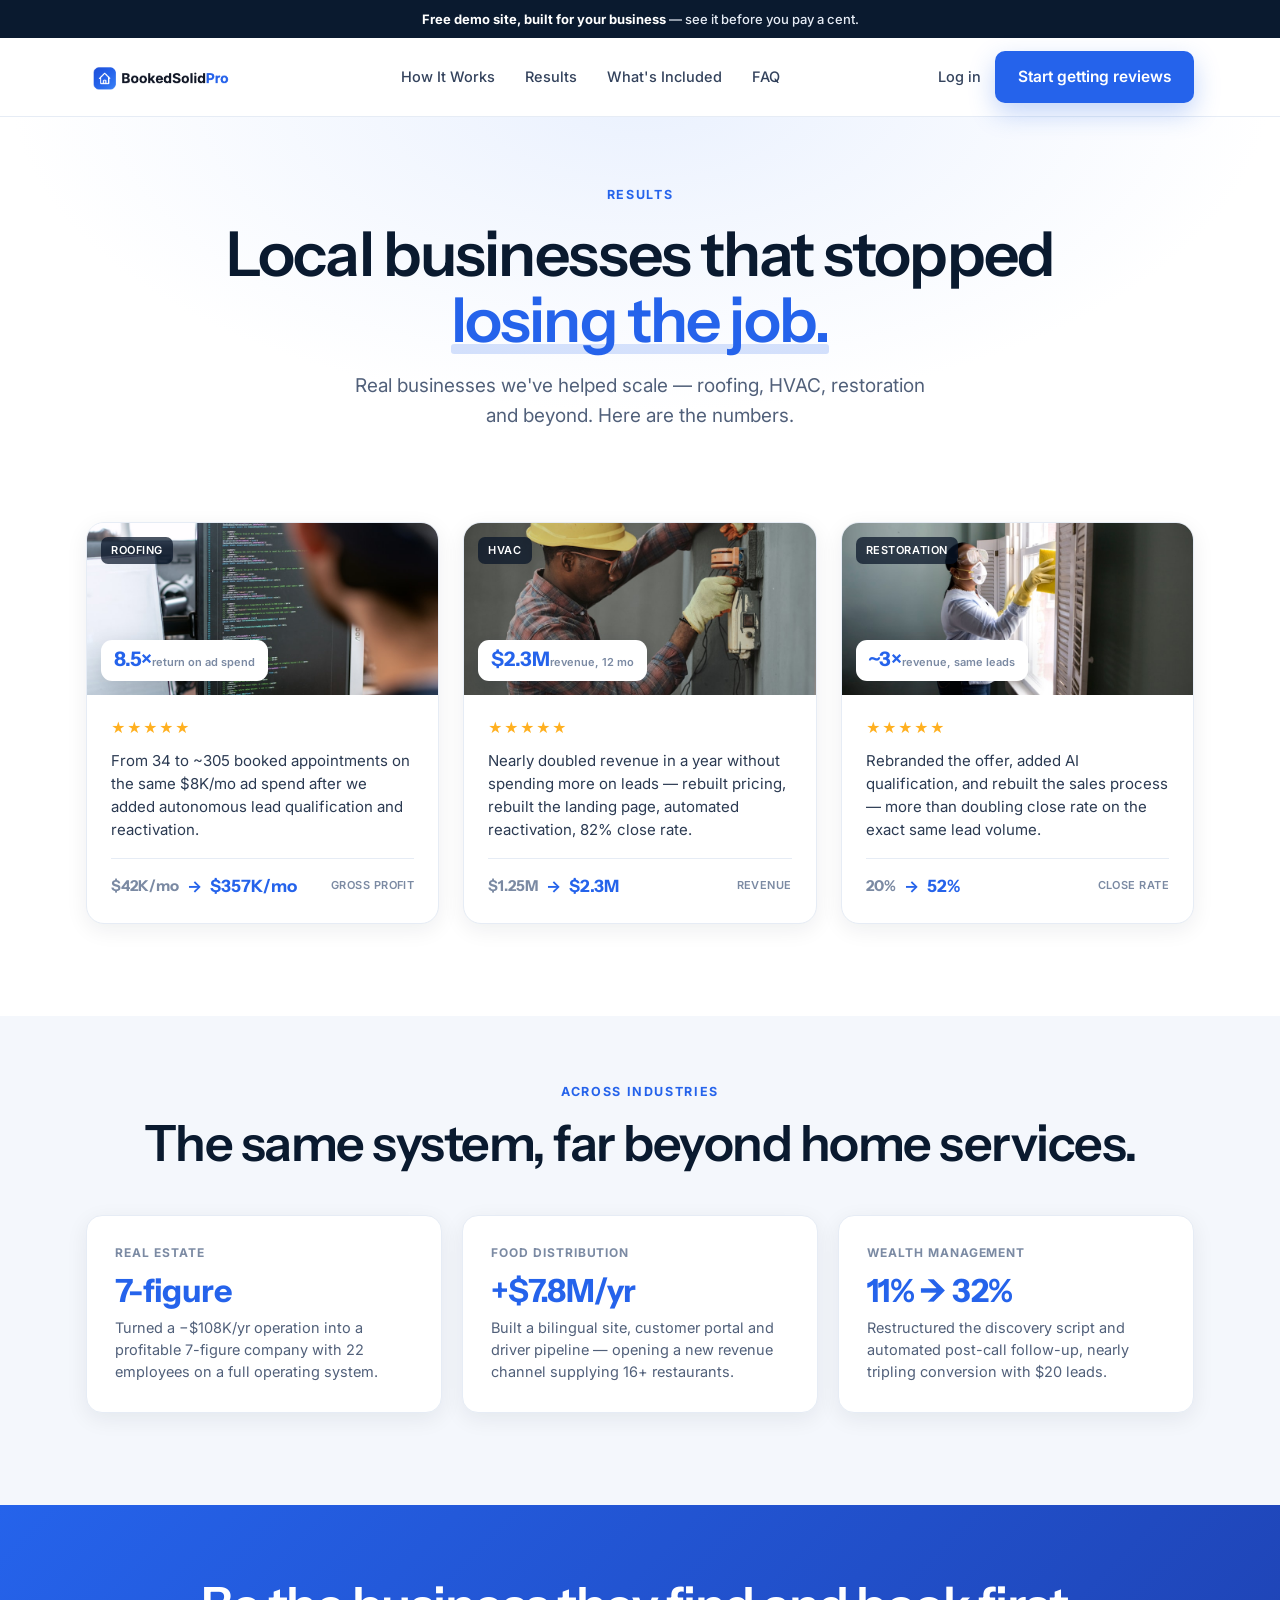
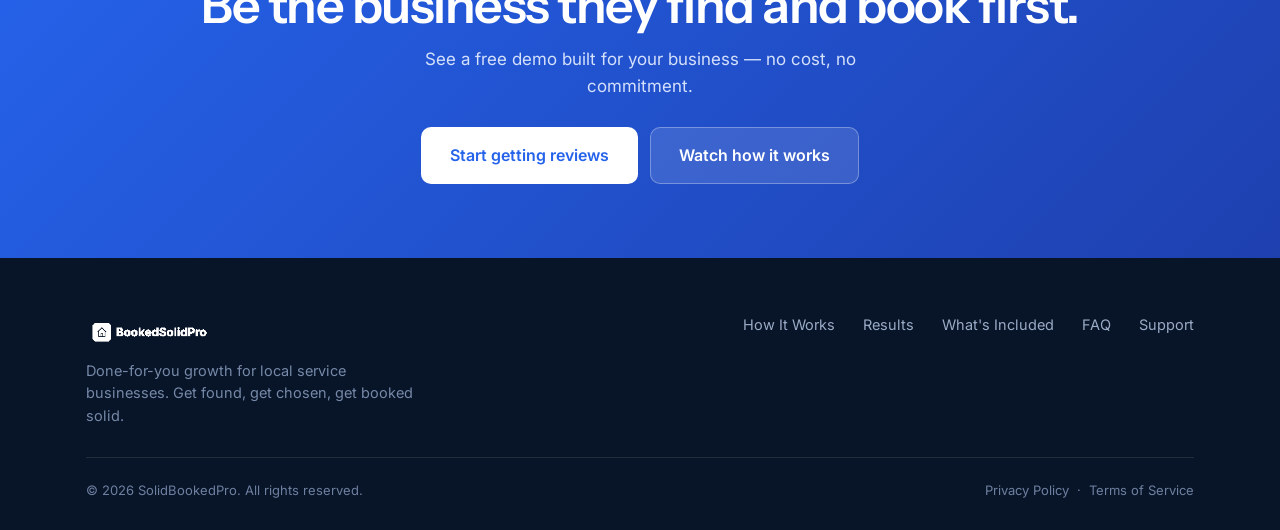
==== commit e50c6a14: "Rebuild homepage to mirror ReviewHarvest layout - Hero: title-case 'Get Found. Get Chosen. Booked So" ====
--- a/case-studies.html
+++ b/case-studies.html
@@ -26,7 +26,7 @@
     </nav>
     <div class="nav-cta">
       <a class="login" href="#">Log in</a>
-      <a class="btn btn-primary" href="index.html#get">Get My Free Demo</a>
+      <a class="btn btn-primary" href="index.html#book">Start getting reviews</a>
       <button class="burger" id="burger" aria-label="Menu"><span></span><span></span><span></span></button>
     </div>
   </div>
@@ -35,7 +35,7 @@
     <a href="case-studies.html">Results</a>
     <a href="index.html#pricing">What's Included</a>
     <a href="index.html#faq">FAQ</a>
-    <a class="btn btn-primary" href="index.html#get">Get My Free Demo</a>
+    <a class="btn btn-primary" href="index.html#book">Start getting reviews</a>
   </div>
 </header>
 
@@ -45,7 +45,7 @@
     <div class="inner">
       <span class="eyebrow">Results</span>
       <h1>Local businesses that stopped<br><span class="hl uline">losing the job.</span></h1>
-      <p class="sub">Home services, med spas, cleaners and more — owners who got found, answered first, and watched the calendar fill up.</p>
+      <p class="sub">Real businesses we've helped scale — roofing, HVAC, restoration and beyond. Here are the numbers.</p>
     </div>
   </div>
 </section>
@@ -55,29 +55,30 @@
   <div class="wrap">
     <div class="cs-grid">
       <div class="cs-card">
-        <div class="cs-photo"><img src="assets/photos/contractor.jpg" alt="Roofing"><span class="cs-tag">Roofing</span><span class="cs-badge"><span class="n">14 → 180</span><span class="l">Google reviews</span></span></div>
-        <div class="cs-body"><div class="cs-stars">★★★★★</div><p>"We went from buried on page three to the top of the map. Now we've got a three-week backlog of booked jobs."</p><div class="cs-person"><img src="assets/photos/m1.jpg" alt=""><div><b>Mike R.</b><span>Roofing · Charlotte, NC</span></div></div></div>
+        <div class="cs-photo"><img src="assets/photos/contractor.jpg" alt="Roofing"><span class="cs-tag">Roofing</span><span class="cs-badge"><span class="n">8.5×</span><span class="l">return on ad spend</span></span></div>
+        <div class="cs-body"><div class="cs-stars">★★★★★</div><p>From 34 to ~305 booked appointments on the same $8K/mo ad spend after we added autonomous lead qualification and reactivation.</p><div class="cs-result"><span class="r-from">$42K/mo</span><span class="r-arrow">→</span><span class="r-to">$357K/mo</span><span class="r-lbl">gross profit</span></div></div>
       </div>
       <div class="cs-card">
-        <div class="cs-photo"><img src="assets/photos/cleaning.jpg" alt="Cleaning"><span class="cs-tag">Cleaning</span><span class="cs-badge"><span class="n">Page 1</span><span class="l">on Google</span></span></div>
-        <div class="cs-body"><div class="cs-stars">★★★★★</div><p>"New site, steady reviews, and follow-up that never sleeps. We rank first in our city and the calendar shows it."</p><div class="cs-person"><img src="assets/photos/w1.jpg" alt=""><div><b>Dana C.</b><span>Cleaning Co. · Austin, TX</span></div></div></div>
+        <div class="cs-photo"><img src="assets/photos/hvac.jpg" alt="HVAC"><span class="cs-tag">HVAC</span><span class="cs-badge"><span class="n">$2.3M</span><span class="l">revenue, 12 mo</span></span></div>
+        <div class="cs-body"><div class="cs-stars">★★★★★</div><p>Nearly doubled revenue in a year without spending more on leads — rebuilt pricing, rebuilt the landing page, automated reactivation, 82% close rate.</p><div class="cs-result"><span class="r-from">$1.25M</span><span class="r-arrow">→</span><span class="r-to">$2.3M</span><span class="r-lbl">revenue</span></div></div>
       </div>
       <div class="cs-card">
-        <div class="cs-photo"><img src="assets/photos/landscaping.jpg" alt="Landscaping"><span class="cs-tag">Landscaping</span><span class="cs-badge"><span class="n">2×</span><span class="l">booked estimates</span></span></div>
-        <div class="cs-body"><div class="cs-stars">★★★★★</div><p>"The instant text-back changed everything. Leads that used to ghost now book themselves before I even call."</p><div class="cs-person"><img src="assets/photos/m2.jpg" alt=""><div><b>Tom B.</b><span>Landscaping · Nashville, TN</span></div></div></div>
+        <div class="cs-photo"><img src="assets/photos/cleaning.jpg" alt="Restoration"><span class="cs-tag">Restoration</span><span class="cs-badge"><span class="n">~3×</span><span class="l">revenue, same leads</span></span></div>
+        <div class="cs-body"><div class="cs-stars">★★★★★</div><p>Rebranded the offer, added AI qualification, and rebuilt the sales process — more than doubling close rate on the exact same lead volume.</p><div class="cs-result"><span class="r-from">20%</span><span class="r-arrow">→</span><span class="r-to">52%</span><span class="r-lbl">close rate</span></div></div>
       </div>
-      <div class="cs-card">
-        <div class="cs-photo"><img src="assets/photos/hvac.jpg" alt="HVAC"><span class="cs-tag">HVAC</span><span class="cs-badge"><span class="n">0 missed</span><span class="l">after-hours calls</span></span></div>
-        <div class="cs-body"><div class="cs-stars">★★★★★</div><p>"The AI receptionist books the late-night emergencies I used to sleep through. That's pure revenue I was losing."</p><div class="cs-person"><img src="assets/photos/m3.jpg" alt=""><div><b>Javier P.</b><span>HVAC · Phoenix, AZ</span></div></div></div>
-      </div>
-      <div class="cs-card">
-        <div class="cs-photo"><img src="assets/photos/medspa.jpg" alt="Med Spa"><span class="cs-tag">Med Spa</span><span class="cs-badge"><span class="n">+38%</span><span class="l">booked consults</span></span></div>
-        <div class="cs-body"><div class="cs-stars">★★★★★</div><p>"Clients can finally book online at midnight if they want. Our front desk stopped drowning in phone tag."</p><div class="cs-person"><img src="assets/photos/w2.jpg" alt=""><div><b>Dr. Sarah K.</b><span>Med Spa · Denver, CO</span></div></div></div>
-      </div>
-      <div class="cs-card">
-        <div class="cs-photo"><img src="assets/photos/gym.jpg" alt="Fitness Studio"><span class="cs-tag">Fitness</span><span class="cs-badge"><span class="n">4 days</span><span class="l">to go live</span></span></div>
-        <div class="cs-body"><div class="cs-stars">★★★★★</div><p>"They built the whole thing for me in under a week. I approved it, and the membership inquiries started the same day."</p><div class="cs-person"><img src="assets/photos/w3.jpg" alt=""><div><b>Elena R.</b><span>Fitness Studio · Tampa, FL</span></div></div></div>
-      </div>
+    </div>
+  </div>
+</section>
+
+<!-- WINS BEYOND HOME SERVICES -->
+<section style="background:var(--bg-soft);padding-top:62px">
+  <div class="wrap center">
+    <span class="eyebrow">Across industries</span>
+    <h2>The same system, far beyond home services.</h2>
+    <div class="statgrid">
+      <div class="stat"><div class="si">Real Estate</div><div class="sn">7-figure</div><div class="sl">Turned a −$108K/yr operation into a profitable 7-figure company with 22 employees on a full operating system.</div></div>
+      <div class="stat"><div class="si">Food Distribution</div><div class="sn">+$7.8M/yr</div><div class="sl">Built a bilingual site, customer portal and driver pipeline — opening a new revenue channel supplying 16+ restaurants.</div></div>
+      <div class="stat"><div class="si">Wealth Management</div><div class="sn">11% → 32%</div><div class="sl">Restructured the discovery script and automated post-call follow-up, nearly tripling conversion with $20 leads.</div></div>
     </div>
   </div>
 </section>
@@ -88,7 +89,7 @@
     <h2>Be the business they find and book first.</h2>
     <p>See a free demo built for your business — no cost, no commitment.</p>
     <div class="hero-cta">
-      <a class="btn btn-white btn-lg" href="index.html#get">Get My Free Demo</a>
+      <a class="btn btn-white btn-lg" href="index.html#book">Start getting reviews</a>
       <a class="btn btn-lg" style="background:rgba(255,255,255,.12);color:#fff;border-color:rgba(255,255,255,.3)" href="index.html#vsl">Watch how it works</a>
     </div>
   </div>
--- a/assets/styles.css
+++ b/assets/styles.css
@@ -223,9 +223,59 @@
 .foot-links a:hover{color:#fff}
 .foot-bottom{padding-top:22px;display:flex;justify-content:space-between;flex-wrap:wrap;gap:10px;font-size:13px;color:#6E80A0}
 
+/* results timeline (inside dark band) */
+.timeline{display:grid;grid-template-columns:repeat(3,1fr);gap:16px;margin-top:40px;text-align:left}
+.tl{background:rgba(255,255,255,.07);border:1px solid rgba(255,255,255,.16);border-radius:14px;padding:20px 22px}
+.tl-k{font-size:11.5px;font-weight:700;letter-spacing:.14em;text-transform:uppercase;color:#8FB6FF;margin-bottom:8px}
+.tl-v{font-family:var(--disp);font-weight:700;font-size:19px;color:#fff;margin-bottom:6px;letter-spacing:-.01em}
+.tl p{color:#B9C7E2;font-size:13.5px;line-height:1.5;margin:0;max-width:none}
+
+/* case-card result strip */
+.cs-result{display:flex;align-items:center;gap:8px;flex-wrap:wrap;border-top:1px solid var(--line);padding-top:14px}
+.cs-result .r-from{font-family:var(--disp);font-weight:700;font-size:15px;color:var(--soft)}
+.cs-result .r-arrow{color:var(--blue);font-weight:700}
+.cs-result .r-to{font-family:var(--disp);font-weight:700;font-size:17px;color:var(--blue)}
+.cs-result .r-lbl{font-size:11px;color:var(--soft);font-weight:600;margin-left:auto;text-transform:uppercase;letter-spacing:.04em}
+
+/* booking scheduler embed */
+.bookframe{max-width:820px;margin:34px auto 0;background:#fff;border:1px solid var(--line);border-radius:18px;box-shadow:var(--shadow);overflow:hidden}
+.bookframe iframe{display:block;width:100%;min-height:600px;border:0}
+
+/* cross-industry stat tiles */
+.statgrid{display:grid;grid-template-columns:repeat(3,1fr);gap:20px;margin-top:44px;text-align:left}
+.stat{background:#fff;border:1px solid var(--line);border-radius:16px;padding:28px;box-shadow:var(--shadow-sm)}
+.stat .si{font-size:12px;font-weight:700;letter-spacing:.08em;text-transform:uppercase;color:var(--soft);margin-bottom:12px}
+.stat .sn{font-family:var(--disp);font-weight:700;font-size:32px;color:var(--blue);letter-spacing:-.02em;line-height:1}
+.stat .sl{font-size:14.5px;color:var(--muted);margin-top:10px;line-height:1.55}
+
+/* single offer card — one offer, three parts */
+.offerone{max-width:940px;margin:50px auto 0;background:#fff;border:1px solid var(--line);border-radius:22px;box-shadow:var(--shadow);overflow:hidden;text-align:left}
+.offerone .oh{display:flex;justify-content:space-between;align-items:center;gap:18px;flex-wrap:wrap;padding:28px 34px;border-bottom:1px solid var(--line);background:linear-gradient(180deg,#F7FAFF,#fff)}
+.offerone .oh h3{font-size:23px}
+.offerone .oh-sub{font-size:14.5px;margin-top:4px}
+.offerone .oh-badge{background:var(--bg-blue);color:var(--blue);font-size:12px;font-weight:700;letter-spacing:.05em;text-transform:uppercase;padding:8px 16px;border-radius:30px;white-space:nowrap}
+.osections{display:grid;grid-template-columns:repeat(3,1fr)}
+.osection{padding:30px}
+.osection + .osection{border-left:1px solid var(--line)}
+.osection .onum{width:34px;height:34px;border-radius:10px;background:var(--bg-blue);color:var(--blue);font-family:var(--disp);font-weight:700;display:flex;align-items:center;justify-content:center;font-size:16px;margin-bottom:14px}
+.osection h4{font-family:var(--disp);font-size:18px;font-weight:700;letter-spacing:-.02em;color:var(--ink);margin-bottom:14px}
+.osection ul{list-style:none;display:flex;flex-direction:column;gap:11px}
+.osection li{font-size:14px;color:#2b3a52;display:flex;gap:8px;align-items:flex-start;font-weight:500;line-height:1.45}
+.osection li svg{flex-shrink:0;margin-top:2px}
+.offerone .of{display:flex;justify-content:space-between;align-items:center;gap:16px;flex-wrap:wrap;padding:24px 34px;border-top:1px solid var(--line);background:var(--bg-soft)}
+.offerone .of-note{font-size:14px;font-weight:600;color:#33425C}
+.offerone .of .btn{margin:0}
+
 /* responsive */
 @media(max-width:900px){
   section{padding:62px 0}
+  .timeline{grid-template-columns:1fr}
+  .statgrid{grid-template-columns:1fr}
+  .osections{grid-template-columns:1fr}
+  .osection{padding:26px 28px}
+  .osection + .osection{border-left:0;border-top:1px solid var(--line)}
+  .offerone .oh,.offerone .of{flex-direction:column;align-items:flex-start}
+  .offerone .of .btn{width:100%;justify-content:center}
   .nav-links,.nav-cta .login{display:none}
   .burger{display:flex}
   .frow{grid-template-columns:1fr;gap:30px;margin-top:44px}
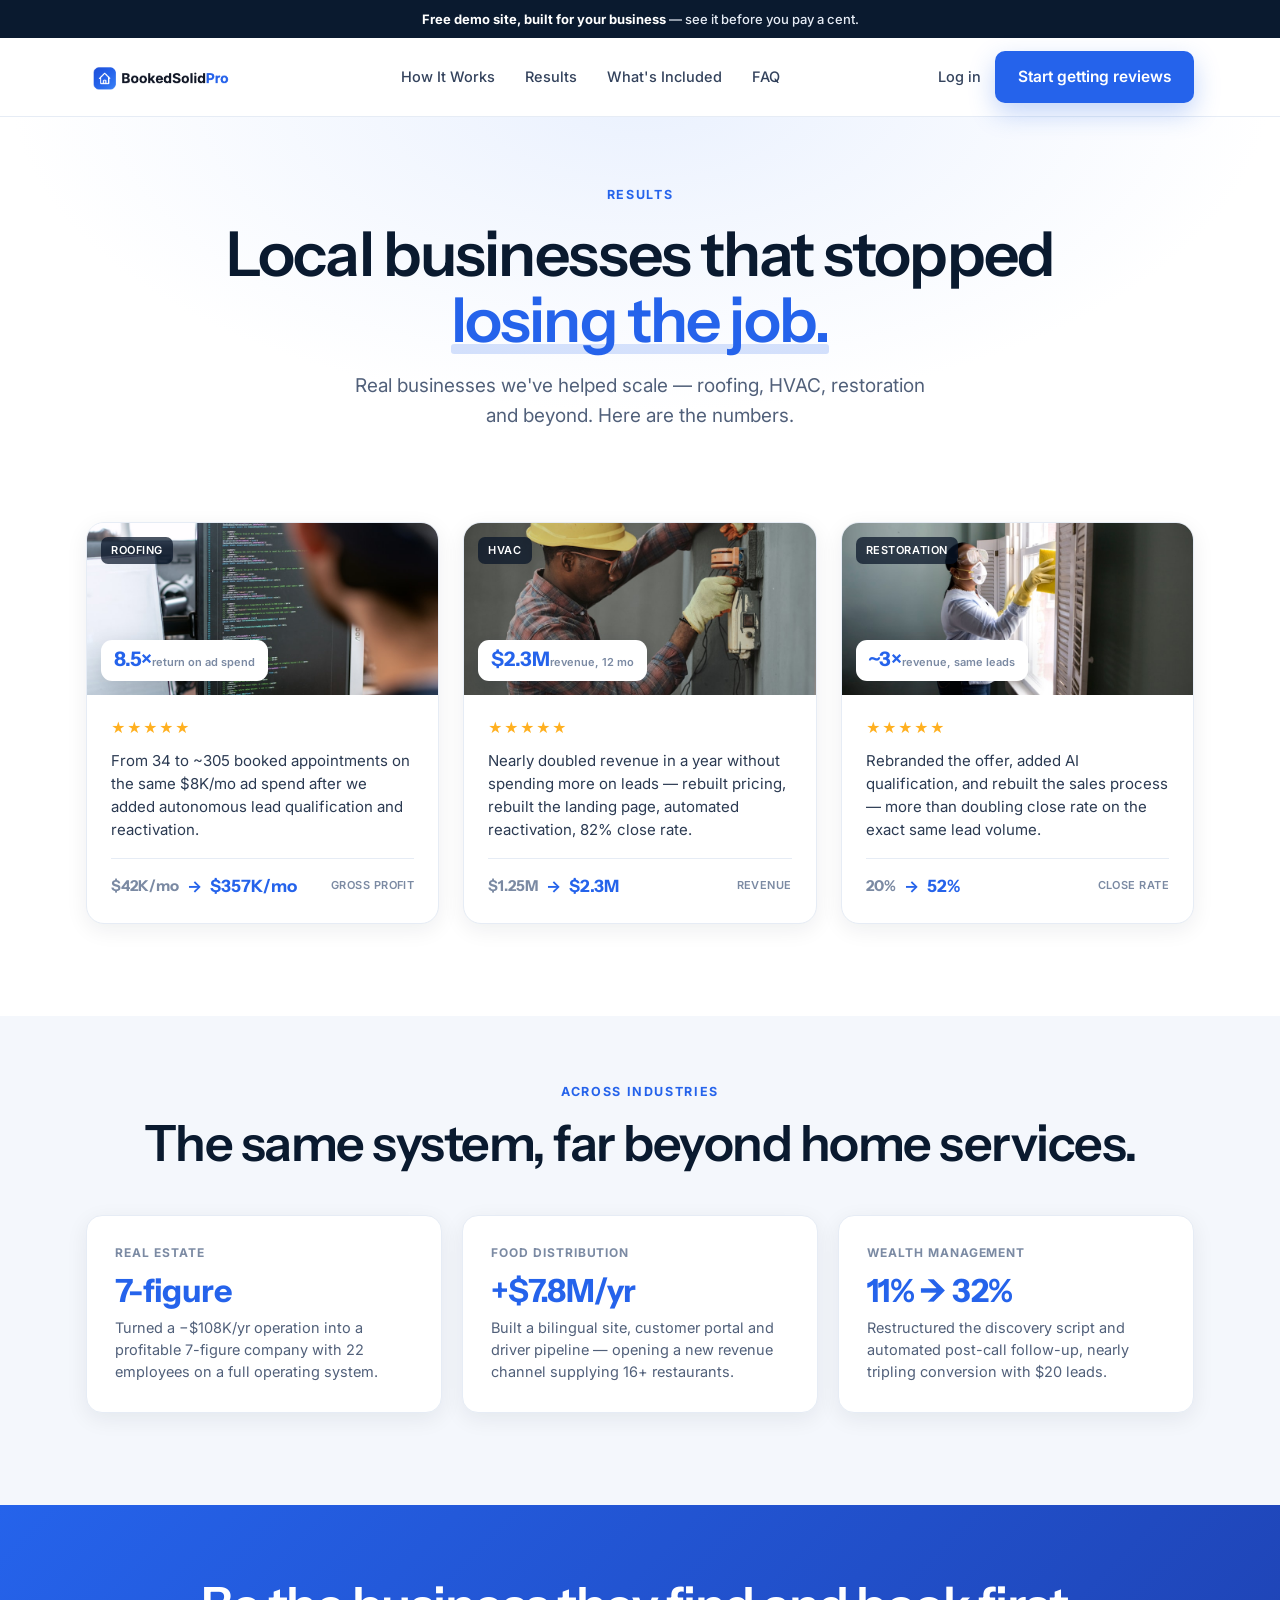
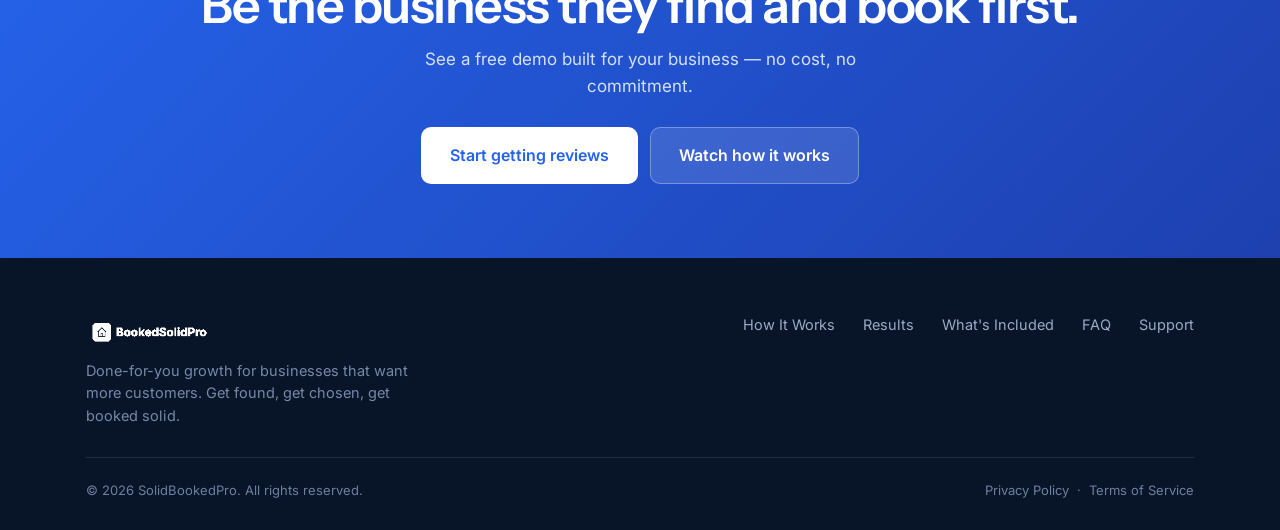
==== commit 2d09e5f7: "Hero + audience refinements - Hero subhead -> 'Start Getting the Customers You Deserve...' (RH-style" ====
--- a/case-studies.html
+++ b/case-studies.html
@@ -4,7 +4,7 @@
 <meta charset="UTF-8">
 <meta name="viewport" content="width=device-width,initial-scale=1">
 <title>Results — SolidBookedPro</title>
-<meta name="description" content="Local service businesses that got found, got chosen, and filled their calendars with SolidBookedPro.">
+<meta name="description" content="Real businesses across industries that got found, got chosen, and filled their calendars with SolidBookedPro.">
 <link rel="preconnect" href="https://fonts.googleapis.com">
 <link rel="preconnect" href="https://fonts.gstatic.com" crossorigin>
 <link href="https://fonts.googleapis.com/css2?family=Instrument+Sans:wght@400;500;600;700&family=Inter:wght@400;500;600;700&display=swap" rel="stylesheet">
@@ -100,7 +100,7 @@
     <div class="foot-top">
       <div>
         <div class="brand-f"><img src="assets/logo.png" alt="SolidBookedPro"></div>
-        <p style="margin-top:12px;max-width:340px;color:#7689A8">Done-for-you growth for local service businesses. Get found, get chosen, get booked solid.</p>
+        <p style="margin-top:12px;max-width:340px;color:#7689A8">Done-for-you growth for businesses that want more customers. Get found, get chosen, get booked solid.</p>
       </div>
       <div class="foot-links">
         <a href="product.html">How It Works</a>
--- a/assets/styles.css
+++ b/assets/styles.css
@@ -266,6 +266,95 @@
 .offerone .of-note{font-size:14px;font-weight:600;color:#33425C}
 .offerone .of .btn{margin:0}
 
+/* ===== ReviewHarvest-matched components ===== */
+/* 2-col hero */
+.hero2{padding:60px 0 48px;background:radial-gradient(820px 460px at 80% -10%,var(--bg-blue),transparent 70%)}
+.hero-grid{display:grid;grid-template-columns:1.05fr .95fr;gap:52px;align-items:center}
+.ht{text-align:left}
+.ht h1{margin-bottom:18px;font-size:clamp(32px,4.2vw,46px)}
+.h1line{white-space:nowrap}
+.ht .sub{font-size:18px;color:var(--muted);max-width:520px}
+.ht .hero-cta{justify-content:flex-start;margin-top:24px}
+.hl-box{background:var(--blue);color:#fff;border-radius:10px;padding:.02em .2em;-webkit-box-decoration-break:clone;box-decoration-break:clone}
+.hero-trust{display:flex;align-items:center;gap:8px;font-size:14.5px;font-weight:600;color:#33425C;margin-top:22px}
+.hero-trust .ic-check{width:18px;height:18px;flex-shrink:0}
+.mediaframe{position:relative;border-radius:18px;overflow:hidden;box-shadow:var(--shadow);border:1px solid var(--line);background:#fff}
+.mediaframe img{width:100%;height:auto;display:block}
+.media-tag{position:absolute;left:14px;bottom:14px;background:rgba(8,20,39,.74);color:#fff;font-size:12.5px;font-weight:600;padding:7px 13px;border-radius:8px;display:flex;gap:8px;align-items:center}
+.media-tag .dot{width:8px;height:8px;border-radius:50%;background:#16A34A;box-shadow:0 0 0 4px rgba(22,163,74,.25)}
+
+/* 4 benefit boxes */
+.fixgrid{display:grid;grid-template-columns:repeat(3,1fr);gap:22px;margin-top:48px;text-align:left}
+.fixbox{background:#fff;border:1px solid var(--line);border-radius:16px;padding:28px 26px;box-shadow:var(--shadow-sm)}
+.fixbox .fi{width:48px;height:48px;border-radius:13px;background:var(--bg-blue);display:flex;align-items:center;justify-content:center;margin-bottom:16px}
+.fixbox h3{font-size:18px;margin-bottom:8px}
+.fixbox p{font-size:14.5px;line-height:1.55}
+
+/* horizontal case studies */
+.csrow{display:grid;grid-template-columns:.82fr 1.18fr;background:var(--bg-soft);border:1px solid var(--line);border-radius:20px;overflow:hidden;margin-bottom:22px;align-items:stretch}
+.csrow:first-of-type{margin-top:50px}
+.csmedia{position:relative;min-height:280px}
+.csmedia img{position:absolute;inset:0;width:100%;height:100%;object-fit:cover}
+.csbody{padding:38px 42px;text-align:left;display:flex;flex-direction:column;justify-content:center}
+.cseyebrow{color:var(--blue);font-weight:700;font-size:14px;margin-bottom:10px}
+.csbody h3{font-size:27px;margin-bottom:12px}
+.csbody p{font-size:15px;line-height:1.6;margin-bottom:18px}
+.cschip{align-self:flex-start;border:1px solid var(--line);background:#fff;border-radius:20px;padding:6px 14px;font-size:12.5px;font-weight:600;color:#33425C}
+
+/* results 2-col: stat + light timeline */
+.resgrid{display:grid;grid-template-columns:1fr 1fr;gap:56px;align-items:center}
+.resgrid .eyebrow{margin-bottom:14px}
+.statcard{background:#fff;border:1px solid var(--line);border-radius:16px;padding:24px 26px;box-shadow:var(--shadow-sm);margin-top:26px;text-align:left}
+.statcard .sb{font-family:var(--disp);font-weight:700;font-size:48px;color:var(--blue);line-height:1;letter-spacing:-.03em}
+.statcard .sl{font-size:14px;color:var(--muted);margin-top:8px;line-height:1.5}
+.tlight{display:flex;flex-direction:column;background:#fff;border:1px solid var(--line);border-radius:18px;padding:6px 28px;box-shadow:var(--shadow-sm)}
+.tlrow{display:grid;grid-template-columns:84px 1fr;gap:18px;padding:22px 0;border-bottom:1px solid var(--line);text-align:left}
+.tlrow:last-child{border-bottom:0}
+.tlrow .k{font-size:13px;font-weight:700;color:var(--soft);padding-top:2px}
+.tlrow .t{font-family:var(--disp);font-weight:700;font-size:19px;color:var(--blue);margin-bottom:5px;letter-spacing:-.01em}
+.tlrow .d{font-size:14px;color:var(--muted);line-height:1.5}
+
+/* gallery */
+.gallery{display:grid;grid-template-columns:repeat(3,1fr);gap:18px;margin-top:42px}
+.gcardp{position:relative;border-radius:16px;overflow:hidden;height:240px}
+.gcardp img{width:100%;height:100%;object-fit:cover}
+.gcardp .cap{position:absolute;left:14px;bottom:14px;background:rgba(8,20,39,.74);color:#fff;font-size:12.5px;font-weight:600;padding:6px 12px;border-radius:8px}
+
+/* features 2 big + 4 small */
+.featbig-grid{display:grid;grid-template-columns:1fr 1fr;gap:22px;margin-top:46px;text-align:left}
+.featbig{background:#fff;border:1px solid var(--line);border-radius:20px;padding:32px;box-shadow:var(--shadow-sm)}
+.featbig h3{font-size:21px;margin-bottom:8px}
+.featbig p{font-size:15px;line-height:1.55}
+.fb-media{margin-top:22px;border-radius:14px;overflow:hidden;border:1px solid var(--line)}
+.fb-media img{width:100%;display:block}
+.fb-logos{margin-top:28px;display:flex;flex-wrap:wrap;gap:16px 28px;align-items:center}
+.fb-logos .lg{font-family:var(--disp);font-size:18px;font-weight:700;color:#AEB9CC}
+.featsmall-grid{display:grid;grid-template-columns:repeat(4,1fr);gap:18px;margin-top:22px;text-align:left}
+.featsmall{background:#fff;border:1px solid var(--line);border-radius:16px;padding:24px;box-shadow:var(--shadow-sm)}
+.featsmall .fi{width:44px;height:44px;border-radius:12px;background:var(--bg-blue);display:flex;align-items:center;justify-content:center;margin-bottom:14px}
+.featsmall h4{font-family:var(--disp);font-size:16.5px;font-weight:700;letter-spacing:-.02em;margin-bottom:7px;color:var(--ink)}
+.featsmall p{font-size:13.5px;line-height:1.5}
+
+/* industries phone */
+.indwrap{display:flex;justify-content:center;margin-top:42px}
+.indphone{max-width:262px;width:100%;filter:drop-shadow(0 24px 50px rgba(10,26,47,.22))}
+
+/* final CTA card + chips */
+.finalcta{background:linear-gradient(135deg,var(--blue),#1E40AF);border-radius:24px;padding:58px 60px;color:#fff;display:grid;grid-template-columns:1.1fr .9fr;gap:30px;align-items:center;overflow:hidden}
+.finalcta h2{color:#fff}
+.fc-text p{color:#D5E1FB;font-size:17px;margin:14px 0 26px;max-width:420px}
+.fc-chips{display:flex;flex-direction:column;gap:12px;align-items:flex-end}
+.chip{background:rgba(255,255,255,.14);border:1px solid rgba(255,255,255,.24);border-radius:30px;padding:11px 18px;color:#fff;font-size:13.5px;font-weight:600;display:inline-flex;gap:9px;align-items:center}
+.chip .cstars{color:#FFC53D;letter-spacing:1px}
+
+/* footer columns */
+.foot-grid{display:grid;grid-template-columns:1.5fr 1fr 1fr 1.3fr;gap:30px;align-items:start}
+.foot-col{display:flex;flex-direction:column;gap:10px}
+.foot-h{font-size:13px;font-weight:700;letter-spacing:.06em;text-transform:uppercase;color:#fff;margin-bottom:4px}
+.foot-col a{color:#9AABC6;font-size:14px}
+.foot-col a:hover{color:#fff}
+.foot-cta .btn{align-self:flex-start}
+
 /* responsive */
 @media(max-width:900px){
   section{padding:62px 0}
@@ -276,6 +365,21 @@
   .osection + .osection{border-left:0;border-top:1px solid var(--line)}
   .offerone .oh,.offerone .of{flex-direction:column;align-items:flex-start}
   .offerone .of .btn{width:100%;justify-content:center}
+  .hero-grid{grid-template-columns:1fr;gap:34px}
+  .ht{text-align:center}
+  .ht .sub{max-width:none;margin-left:auto;margin-right:auto}
+  .ht .hero-cta{justify-content:center}
+  .hero-trust{justify-content:center}
+  .csrow{grid-template-columns:1fr}
+  .csmedia{min-height:220px}
+  .resgrid{grid-template-columns:1fr;gap:34px}
+  .resgrid .hero-cta{justify-content:flex-start}
+  .gallery{grid-template-columns:1fr 1fr}
+  .featbig-grid{grid-template-columns:1fr}
+  .featsmall-grid{grid-template-columns:1fr 1fr}
+  .finalcta{grid-template-columns:1fr;padding:40px 30px}
+  .fc-chips{align-items:flex-start}
+  .foot-grid{grid-template-columns:1fr 1fr}
   .nav-links,.nav-cta .login{display:none}
   .burger{display:flex}
   .frow{grid-template-columns:1fr;gap:30px;margin-top:44px}
@@ -294,4 +398,6 @@
   .metricstrip{gap:30px}
   .formwrap,.fmedia.pad{padding:22px}
   .video-tag{font-size:11px}
+  .fixgrid,.featsmall-grid,.gallery,.foot-grid{grid-template-columns:1fr}
+  .h1line{white-space:normal}
 }
